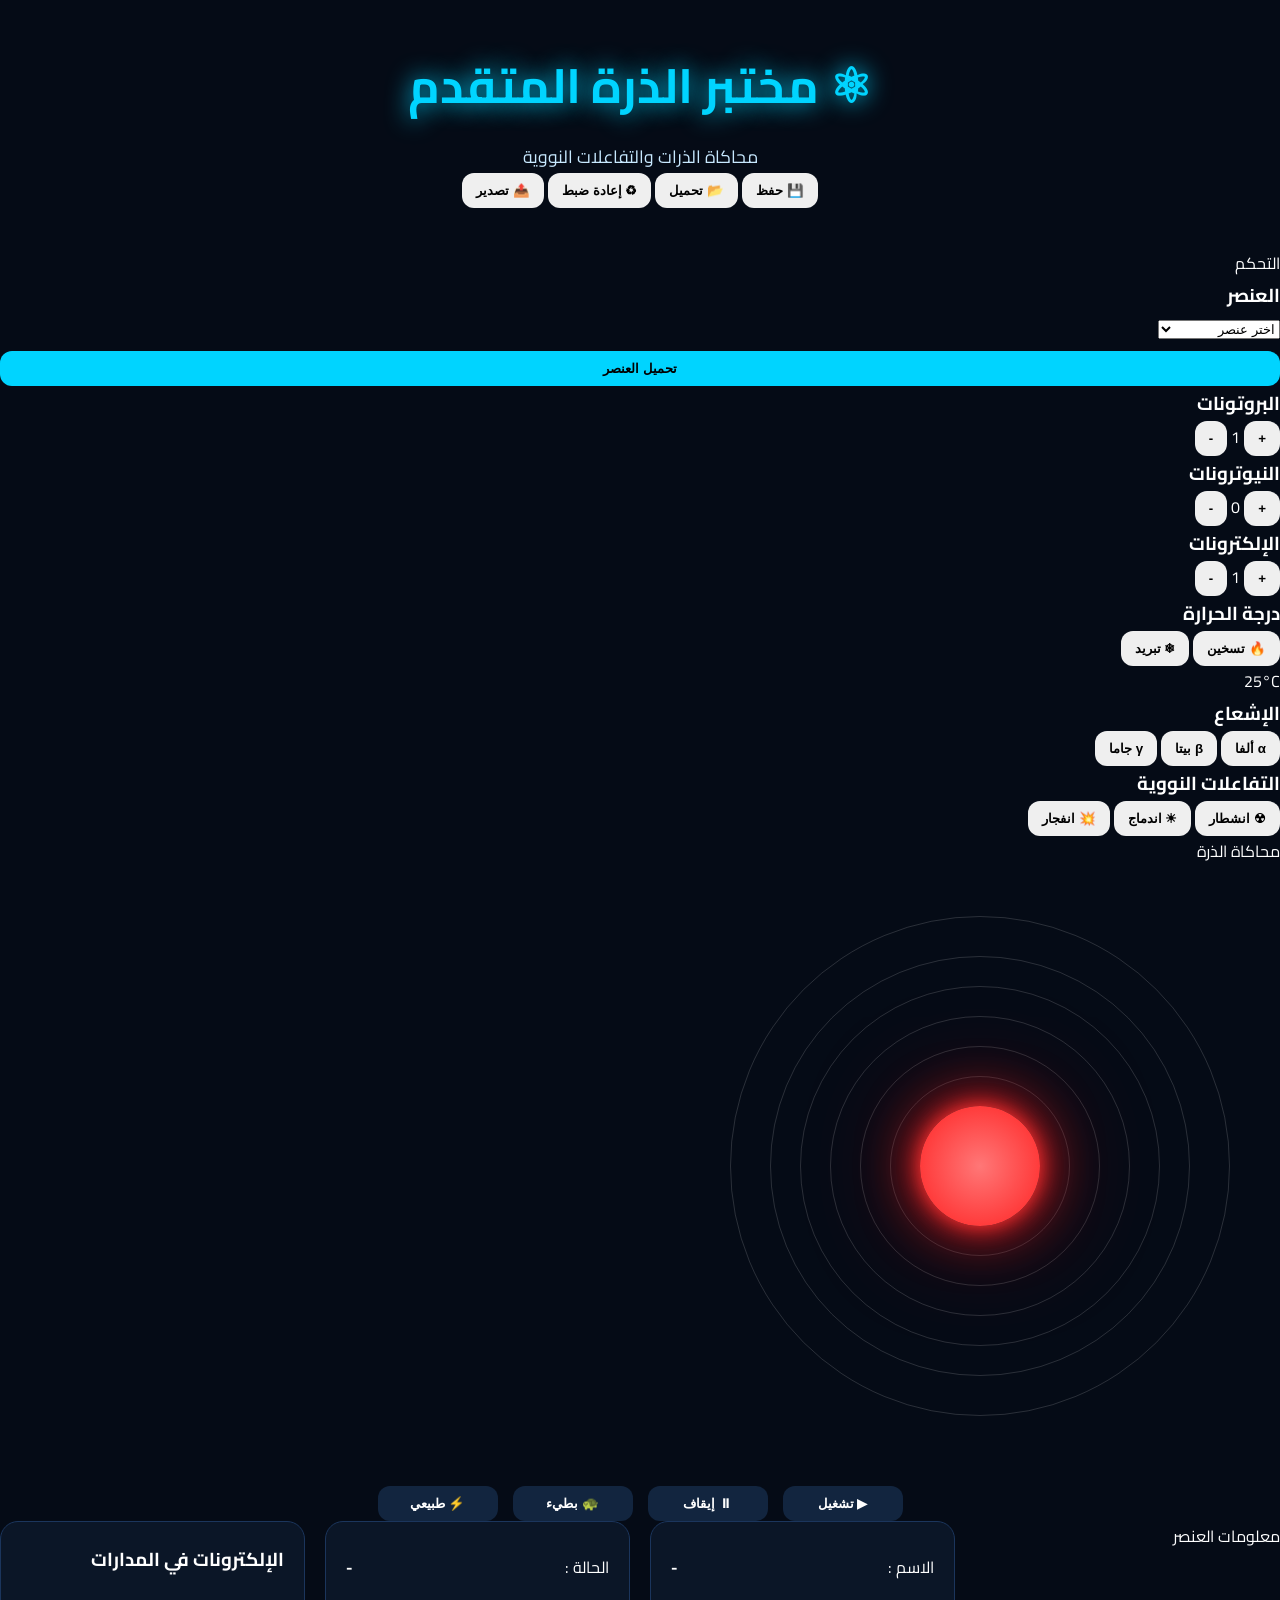
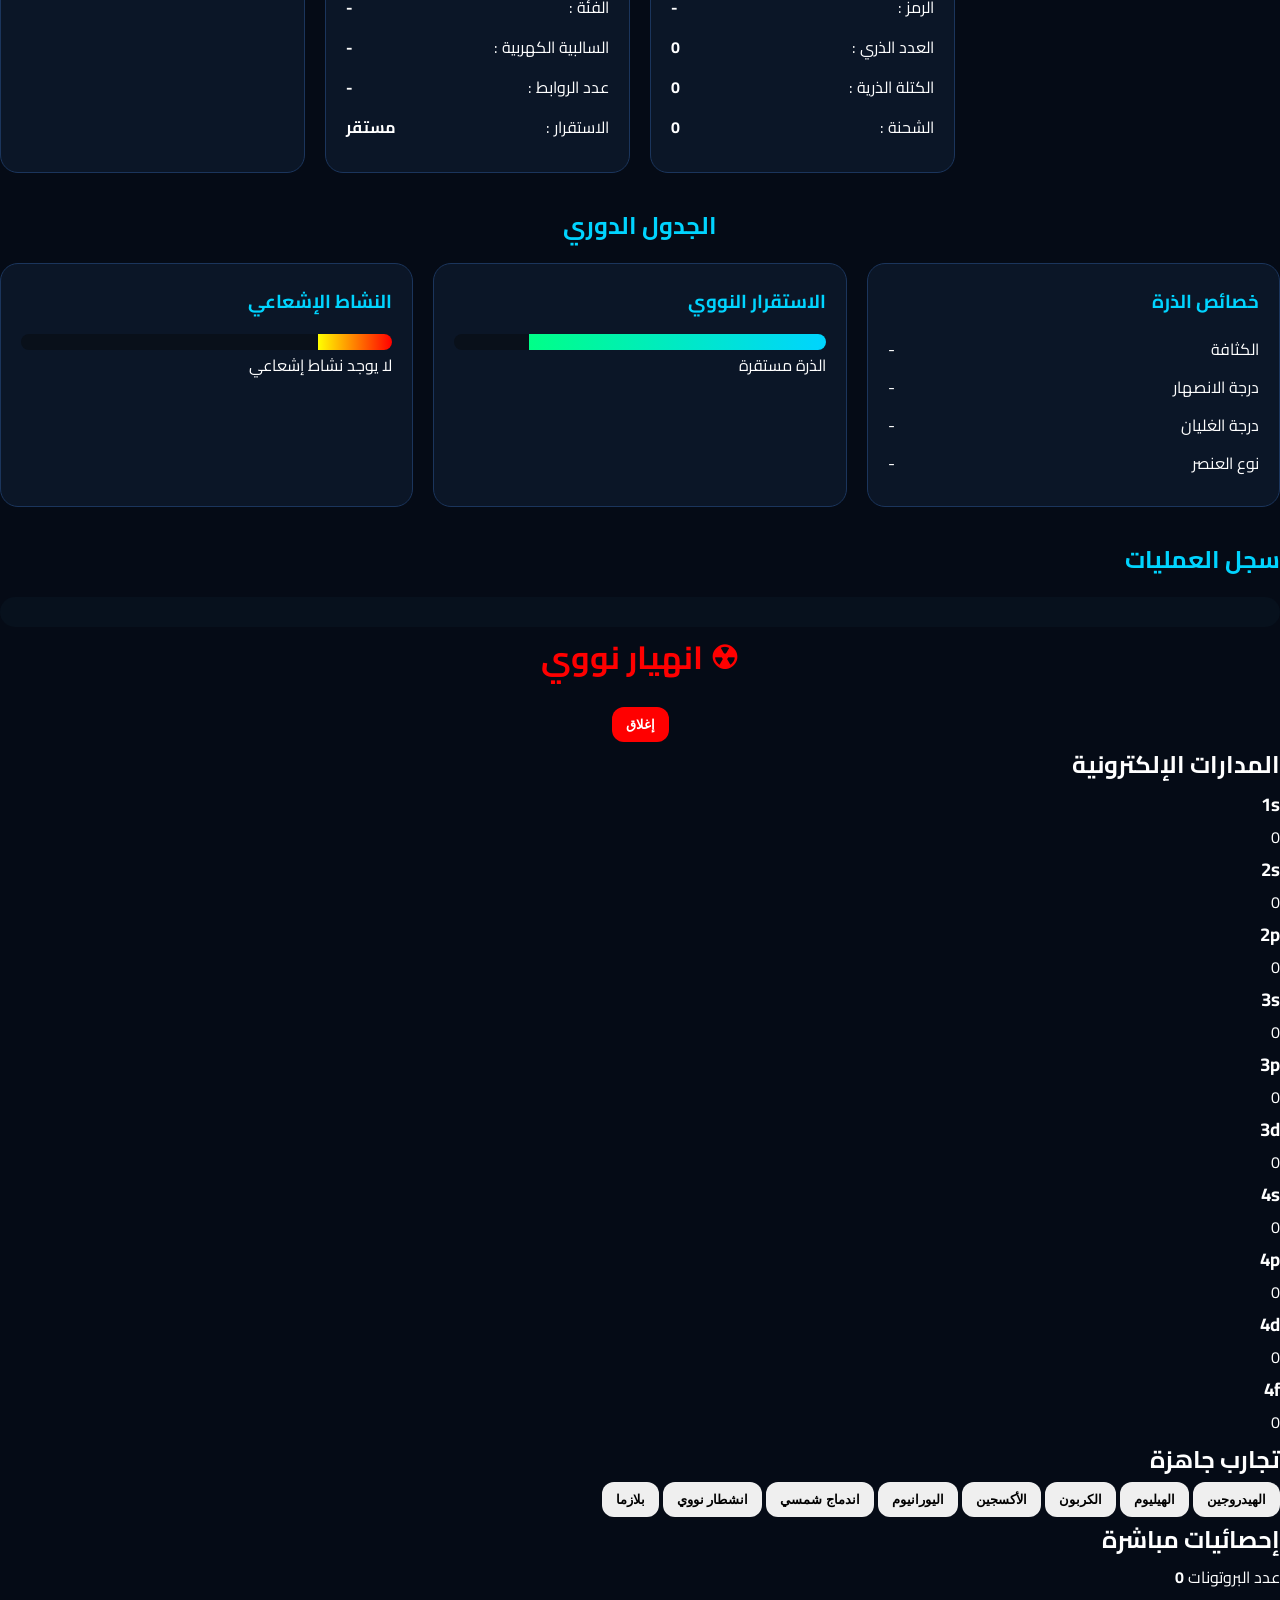
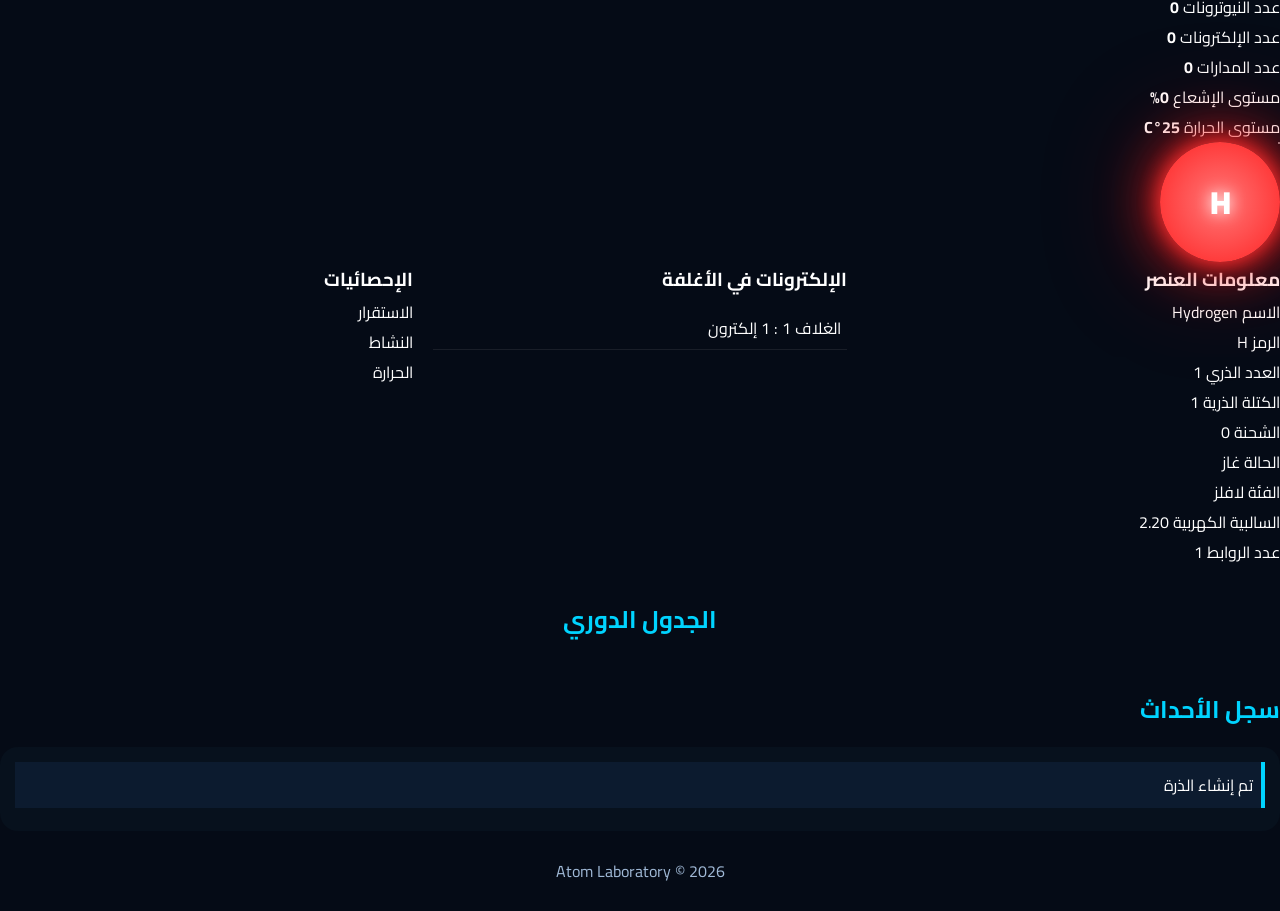
==== atom.html @ 7d0bb418 "Add files via upload" ====
<!DOCTYPE html>
<html lang="ar" dir="rtl">

<head>
    <meta charset="UTF-8">
    <meta name="viewport" content="width=device-width, initial-scale=1.0">

    <title>مختبر الذرة المتقدم</title>

    <link rel="stylesheet" href="atom.css">

    <link rel="preconnect" href="https://fonts.googleapis.com">
    <link rel="preconnect" href="https://fonts.gstatic.com" crossorigin>

    <link href="https://fonts.googleapis.com/css2?family=Cairo:wght@300;400;600;700;900&display=swap" rel="stylesheet">

</head>

<body>

    <div id="background-particles"></div>

    <header class="main-header">

        <div class="logo-area">
            <h1>⚛ مختبر الذرة المتقدم</h1>
            <p>محاكاة الذرات والتفاعلات النووية</p>
        </div>

        <div class="header-buttons">

            <button id="saveAtomBtn">
                💾 حفظ
            </button>

            <button id="loadAtomBtn">
                📂 تحميل
            </button>

            <button id="resetAtomBtn">
                ♻ إعادة ضبط
            </button>

            <button id="exportBtn">
                📤 تصدير
            </button>

        </div>

    </header>

    <div class="dashboard">

        <!-- ========================= -->
        <!-- لوحة التحكم -->
        <!-- ========================= -->

        <aside class="control-panel">

            <div class="panel-title">
                التحكم
            </div>

            <div class="control-card">

                <h3>العنصر</h3>

                <select id="elementSelect">
                    <option value="">
                        اختر عنصر
                    </option>
                </select>

                <button id="loadElement">
                    تحميل العنصر
                </button>

            </div>

            <div class="control-card">

                <h3>البروتونات</h3>

                <div class="counter">

                    <button id="addProton">
                        +
                    </button>

                    <span id="protonCount">
                        1
                    </span>

                    <button id="removeProton">
                        -
                    </button>

                </div>

            </div>

            <div class="control-card">

                <h3>النيوترونات</h3>

                <div class="counter">

                    <button id="addNeutron">
                        +
                    </button>

                    <span id="neutronCount">
                        0
                    </span>

                    <button id="removeNeutron">
                        -
                    </button>

                </div>

            </div>

            <div class="control-card">

                <h3>الإلكترونات</h3>

                <div class="counter">

                    <button id="addElectron">
                        +
                    </button>

                    <span id="electronCount">
                        1
                    </span>

                    <button id="removeElectron">
                        -
                    </button>

                </div>

            </div>

            <div class="control-card">

                <h3>درجة الحرارة</h3>

                <button id="heatBtn">
                    🔥 تسخين
                </button>

                <button id="coolBtn">
                    ❄ تبريد
                </button>

                <div id="temperatureDisplay">
                    25°C
                </div>

            </div>

            <div class="control-card">

                <h3>الإشعاع</h3>

                <button id="alphaBtn">
                    α ألفا
                </button>

                <button id="betaBtn">
                    β بيتا
                </button>

                <button id="gammaBtn">
                    γ جاما
                </button>

            </div>

            <div class="control-card">

                <h3>التفاعلات النووية</h3>

                <button id="fissionBtn">
                    ☢ انشطار
                </button>

                <button id="fusionBtn">
                    ☀ اندماج
                </button>

                <button id="explodeBtn">
                    💥 انفجار
                </button>

            </div>

        </aside>

        <!-- ========================= -->
        <!-- منطقة الذرة -->
        <!-- ========================= -->

        <main class="atom-workspace">

            <div class="workspace-title">
                محاكاة الذرة
            </div>

            <div id="atomContainer">

                <div class="orbit orbit1"></div>
                <div class="orbit orbit2"></div>
                <div class="orbit orbit3"></div>
                <div class="orbit orbit4"></div>

                <div class="orbit orbit5"></div>
                <div class="orbit orbit6"></div>
                <div class="orbit orbit7"></div>

                <div id="nucleus">

                    <div id="protonsLayer"></div>

                    <div id="neutronsLayer"></div>

                </div>

                <div id="electronsLayer"></div>

            </div>

            <div class="simulation-buttons">

                <button id="playSimulation">
                    ▶ تشغيل
                </button>

                <button id="pauseSimulation">
                    ⏸ إيقاف
                </button>

                <button id="slowMotion">
                    🐢 بطيء
                </button>

                <button id="normalSpeed">
                    ⚡ طبيعي
                </button>

            </div>

        </main>

        <!-- ========================= -->
        <!-- المعلومات -->
        <!-- ========================= -->

        <aside class="info-panel">

            <div class="panel-title">
                معلومات العنصر
            </div>

            <div class="info-card">

                <p>
                    الاسم :
                    <span id="elementName">
                        -
                    </span>
                </p>

                <p>
                    الرمز :
                    <span id="elementSymbol">
                        -
                    </span>
                </p>

                <p>
                    العدد الذري :
                    <span id="atomicNumber">
                        0
                    </span>
                </p>

                <p>
                    الكتلة الذرية :
                    <span id="atomicMass">
                        0
                    </span>
                </p>

                <p>
                    الشحنة :
                    <span id="chargeValue">
                        0
                    </span>
                </p>

            </div>

            <div class="info-card">

                <p>
                    الحالة :
                    <span id="stateValue">
                        -
                    </span>
                </p>

                <p>
                    الفئة :
                    <span id="categoryValue">
                        -
                    </span>
                </p>

                <p>
                    السالبية الكهربية :
                    <span id="electroValue">
                        -
                    </span>
                </p>

                <p>
                    عدد الروابط :
                    <span id="bondValue">
                        -
                    </span>
                </p>

                <p>
                    الاستقرار :
                    <span id="stabilityValue">
                        مستقر
                    </span>
                </p>

            </div>

            <div class="info-card">

                <h3>الإلكترونات في المدارات</h3>

                <ul id="shellInfo">

                </ul>

            </div>

        </aside>

    </div>

    <!-- ================================= -->
    <!-- الجدول الدوري -->
    <!-- ================================= -->

    <section class="periodic-section">

        <h2>
            الجدول الدوري
        </h2>

        <div id="periodicTable">

        </div>

    </section>

    <!-- ================================= -->
    <!-- معلومات متقدمة -->
    <!-- ================================= -->

    <section class="advanced-section">

        <div class="advanced-card">

            <h3>
                خصائص الذرة
            </h3>

            <div class="property">

                <span>
                    الكثافة
                </span>

                <span id="densityValue">
                    -
                </span>

            </div>

            <div class="property">

                <span>
                    درجة الانصهار
                </span>

                <span id="meltingPoint">
                    -
                </span>

            </div>

            <div class="property">

                <span>
                    درجة الغليان
                </span>

                <span id="boilingPoint">
                    -
                </span>

            </div>

            <div class="property">

                <span>
                    نوع العنصر
                </span>

                <span id="elementType">
                    -
                </span>

            </div>

        </div>

        <div class="advanced-card">

            <h3>
                الاستقرار النووي
            </h3>

            <div class="stability-meter">

                <div id="stabilityBar" class="stability-fill">
                </div>

            </div>

            <p id="stabilityText">
                الذرة مستقرة
            </p>

        </div>

        <div class="advanced-card">

            <h3>
                النشاط الإشعاعي
            </h3>

            <div class="radiation-meter">

                <div id="radiationBar" class="radiation-fill">
                </div>

            </div>

            <p id="radiationText">
                لا يوجد نشاط إشعاعي
            </p>

        </div>

    </section>

    <!-- ================================= -->
    <!-- سجل الأحداث -->
    <!-- ================================= -->

    <section class="log-section">

        <h2>
            سجل العمليات
        </h2>

        <div id="eventLog">

        </div>

    </section>

    <!-- ================================= -->
    <!-- نافذة الانفجار النووي -->
    <!-- ================================= -->

    <div id="explosionOverlay">

        <div class="explosion-box">

            <h2>
                ☢ انهيار نووي
            </h2>

            <p id="explosionReason">

            </p>

            <button id="closeExplosion">
                إغلاق
            </button>

        </div>

    </div>

    <!-- ================================= -->
    <!-- لوحة المدارات الإلكترونية -->
    <!-- ================================= -->

    <section class="orbitals-section">

        <h2>
            المدارات الإلكترونية
        </h2>

        <div class="orbitals-grid">

            <div class="orbital-card">
                <h3>1s</h3>
                <div id="orbital1s">0</div>
            </div>

            <div class="orbital-card">
                <h3>2s</h3>
                <div id="orbital2s">0</div>
            </div>

            <div class="orbital-card">
                <h3>2p</h3>
                <div id="orbital2p">0</div>
            </div>

            <div class="orbital-card">
                <h3>3s</h3>
                <div id="orbital3s">0</div>
            </div>

            <div class="orbital-card">
                <h3>3p</h3>
                <div id="orbital3p">0</div>
            </div>

            <div class="orbital-card">
                <h3>3d</h3>
                <div id="orbital3d">0</div>
            </div>

            <div class="orbital-card">
                <h3>4s</h3>
                <div id="orbital4s">0</div>
            </div>

            <div class="orbital-card">
                <h3>4p</h3>
                <div id="orbital4p">0</div>
            </div>

            <div class="orbital-card">
                <h3>4d</h3>
                <div id="orbital4d">0</div>
            </div>

            <div class="orbital-card">
                <h3>4f</h3>
                <div id="orbital4f">0</div>
            </div>

        </div>

    </section>

    <!-- ================================= -->
    <!-- التجارب الجاهزة -->
    <!-- ================================= -->

    <section class="experiments-section">

        <h2>
            تجارب جاهزة
        </h2>

        <div class="experiments-grid">

            <button class="exp-btn" id="expHydrogen">
                الهيدروجين
            </button>

            <button class="exp-btn" id="expHelium">
                الهيليوم
            </button>

            <button class="exp-btn" id="expCarbon">
                الكربون
            </button>

            <button class="exp-btn" id="expOxygen">
                الأكسجين
            </button>

            <button class="exp-btn" id="expUranium">
                اليورانيوم
            </button>

            <button class="exp-btn" id="expFusion">
                اندماج شمسي
            </button>

            <button class="exp-btn" id="expFission">
                انشطار نووي
            </button>

            <button class="exp-btn" id="expPlasma">
                بلازما
            </button>

        </div>

    </section>

    <!-- ================================= -->
    <!-- الإحصائيات -->
    <!-- ================================= -->

    <section class="statistics-section">

        <h2>
            إحصائيات مباشرة
        </h2>

        <div class="stats-grid">

            <div class="stat-card">
                <span>عدد البروتونات</span>
                <strong id="statProtons">0</strong>
            </div>

            <div class="stat-card">
                <span>عدد النيوترونات</span>
                <strong id="statNeutrons">0</strong>
            </div>

            <div class="stat-card">
                <span>عدد الإلكترونات</span>
                <strong id="statElectrons">0</strong>
            </div>

            <div class="stat-card">
                <span>عدد المدارات</span>
                <strong id="statShells">0</strong>
            </div>

            <div class="stat-card">
                <span>مستوى الإشعاع</span>
                <strong id="statRadiation">0%</strong>
            </div>

            <div class="stat-card">
                <span>مستوى الحرارة</span>
                <strong id="statTemperature">25°C</strong>
            </div>

        </div>

    </section>

    <!-- المدارات -->
    <div id="orbit1" class="orbit orbit-1"></div>
    <div id="orbit2" class="orbit orbit-2"></div>
    <div id="orbit3" class="orbit orbit-3"></div>
    <div id="orbit4" class="orbit orbit-4"></div>
    <div id="orbit5" class="orbit orbit-5"></div>
    <div id="orbit6" class="orbit orbit-6"></div>
    <div id="orbit7" class="orbit orbit-7"></div>

    <!-- النواة -->
    <div id="nucleus">

        <div class="nucleus-glow"></div>

        <div id="protons-layer"></div>
        <div id="neutrons-layer"></div>

        <div class="nucleus-center">
            <span id="atomSymbolCenter">H</span>
        </div>

    </div>

    <!-- الإلكترونات -->
    <div id="electrons-layer"></div>

    <!-- مؤثرات الانفجار -->
    <div id="explosion-container"></div>

    </div>

    </section>

    <!-- ===================== -->
    <!-- لوحة المعلومات -->
    <!-- ===================== -->

    <section class="info-panel">

        <div class="panel-card">

            <h3>معلومات العنصر</h3>

            <div class="info-row">
                <span>الاسم</span>
                <span id="elementName">Hydrogen</span>
            </div>

            <div class="info-row">
                <span>الرمز</span>
                <span id="elementSymbol">H</span>
            </div>

            <div class="info-row">
                <span>العدد الذري</span>
                <span id="atomicNumber">1</span>
            </div>

            <div class="info-row">
                <span>الكتلة الذرية</span>
                <span id="atomicMass">1</span>
            </div>

            <div class="info-row">
                <span>الشحنة</span>
                <span id="chargeValue">0</span>
            </div>

            <div class="info-row">
                <span>الحالة</span>
                <span id="stateValue">غاز</span>
            </div>

            <div class="info-row">
                <span>الفئة</span>
                <span id="categoryValue">لافلز</span>
            </div>

            <div class="info-row">
                <span>السالبية الكهربية</span>
                <span id="electroValue">2.20</span>
            </div>

            <div class="info-row">
                <span>عدد الروابط</span>
                <span id="bondValue">1</span>
            </div>

        </div>

        <div class="panel-card">

            <h3>الإلكترونات في الأغلفة</h3>

            <ul id="shellInfo">

                <li>الغلاف 1 : 1 إلكترون</li>

            </ul>

        </div>

        <div class="panel-card">

            <h3>الإحصائيات</h3>

            <div class="stat-box">
                <span>الاستقرار</span>
                <div class="progress">
                    <div id="stabilityBar"></div>
                </div>
            </div>

            <div class="stat-box">
                <span>النشاط</span>
                <div class="progress">
                    <div id="activityBar"></div>
                </div>
            </div>

            <div class="stat-box">
                <span>الحرارة</span>
                <div class="progress">
                    <div id="temperatureBar"></div>
                </div>
            </div>

        </div>

    </section>

    </main>

    <!-- ===================== -->
    <!-- الجدول الدوري -->
    <!-- ===================== -->

    <section class="periodic-section">

        <h2>
            الجدول الدوري
        </h2>

        <div id="periodicTable" class="periodic-grid">
        </div>

    </section>

    <!-- ===================== -->
    <!-- سجل الأحداث -->
    <!-- ===================== -->

    <section class="log-section">

        <h2>
            سجل الأحداث
        </h2>

        <div id="eventLog" class="event-log">

            <div class="log-item">
                تم إنشاء الذرة
            </div>

        </div>

    </section>

    </main>

    <!-- ===================== -->
    <!-- نافذة العنصر -->
    <!-- ===================== -->

    <div id="elementModal" class="modal">

        <div class="modal-content">

            <span id="closeModal" class="close-btn">
                ✖
            </span>

            <h2 id="modalElementName">
                Hydrogen
            </h2>

            <div class="modal-grid">

                <div>
                    <strong>الرمز:</strong>
                    <span id="modalSymbol"></span>
                </div>

                <div>
                    <strong>العدد الذري:</strong>
                    <span id="modalAtomicNumber"></span>
                </div>

                <div>
                    <strong>الكتلة:</strong>
                    <span id="modalMass"></span>
                </div>

                <div>
                    <strong>الحالة:</strong>
                    <span id="modalState"></span>
                </div>

                <div>
                    <strong>الفئة:</strong>
                    <span id="modalCategory"></span>
                </div>

                <div>
                    <strong>السالبية:</strong>
                    <span id="modalElectro"></span>
                </div>

            </div>

            <p id="modalDescription">
            </p>

        </div>

    </div>

    <!-- ===================== -->
    <!-- نافذة الانفجار -->
    <!-- ===================== -->

    <div id="explosionModal" class="modal">

        <div class="modal-content explosion-box">

            <h2>
                ☢ انفجار نووي
            </h2>

            <p>
                أصبحت الذرة غير مستقرة تماماً
            </p>

            <button id="restartAfterExplosion">
                إعادة البناء
            </button>

        </div>

    </div>

    <!-- ===================== -->
    <!-- نافذة المساعدة -->
    <!-- ===================== -->

    <div id="helpModal" class="modal">

        <div class="modal-content">

            <span id="closeHelp" class="close-btn">
                ✖
            </span>

            <h2>
                دليل الاستخدام
            </h2>

            <ul>

                <li>أضف أو احذف بروتونات.</li>

                <li>أضف أو احذف نيوترونات.</li>

                <li>أضف أو احذف إلكترونات.</li>

                <li>اختر أي عنصر من الجدول الدوري.</li>

                <li>سخّن أو برّد الذرة.</li>

                <li>احفظ أو حمّل الذرة.</li>

                <li>شاهد توزيع الإلكترونات.</li>

                <li>راقب الاستقرار النووي.</li>

            </ul>

        </div>

    </div>

    <!-- ===================== -->
    <!-- Footer -->
    <!-- ===================== -->

    <footer>

        <p>
            Atom Laboratory © 2026
        </p>

    </footer>

    <script src="atom.js"></script>

</body>

</html>
---- atom.css ----
/* =========================
   RESET
========================= */

* {
    margin: 0;
    padding: 0;
    box-sizing: border-box;
}

html {
    scroll-behavior: smooth;
}

body {
    font-family: "Cairo", sans-serif;
    background: #050b16;
    color: white;
    overflow-x: hidden;
    min-height: 100vh;
}

/* =========================
   BACKGROUND
========================= */

.background {
    position: fixed;
    inset: 0;
    background:
        radial-gradient(circle at top, #0d1f3f, #050b16 60%),
        radial-gradient(circle at bottom, #071222, #000000);
    z-index: -3;
}

.background::before {
    content: "";
    position: absolute;
    inset: 0;
    background-image:
        radial-gradient(#ffffff33 1px, transparent 1px);
    background-size: 40px 40px;
    opacity: .25;
}

/* =========================
   HEADER
========================= */

header {
    text-align: center;
    padding: 40px 20px;
}

header h1 {
    font-size: 3rem;
    color: #00d4ff;
    text-shadow: 0 0 25px #00d4ff;
}

header p {
    margin-top: 10px;
    color: #c8e9ff;
    font-size: 1.1rem;
}

/* =========================
   MAIN LAYOUT
========================= */

.container {
    width: 95%;
    max-width: 1600px;
    margin: auto;
    display: grid;
    gap: 25px;
}

.controls {
    display: grid;
    grid-template-columns:
        repeat(auto-fit, minmax(220px, 1fr));
    gap: 15px;
}

/* =========================
   CARDS
========================= */

.card {
    background: #0b1627;
    border: 1px solid #1b355c;
    border-radius: 20px;
    padding: 20px;
    box-shadow:
        0 0 15px rgba(0, 212, 255, .08);
}

.card h2 {
    text-align: center;
    color: #00d4ff;
    margin-bottom: 15px;
}

/* =========================
   BUTTONS
========================= */

button {
    cursor: pointer;
    border: none;
    border-radius: 12px;
    padding: 10px 14px;
    font-weight: bold;
    transition: .3s;
}

button:hover {
    transform: translateY(-2px);
}

button:active {
    transform: scale(.95);
}

#loadElement,
#saveAtom,
#loadAtom,
#resetAtom {
    width: 100%;
    margin-top: 8px;
}

#loadElement {
    background: #00d4ff;
}

#saveAtom {
    background: #00ff88;
}

#loadAtom {
    background: #ffc107;
}

#resetAtom {
    background: #ff4d4d;
    color: white;
}

/* =========================
   COUNTERS
========================= */

.card span {
    display: inline-block;
    min-width: 50px;
    text-align: center;
    font-size: 1.2rem;
}

.card button {
    width: 40px;
    height: 40px;
}

/* =========================
   ATOM WORKSPACE
========================= */

.atom-zone {
    display: flex;
    justify-content: center;
    align-items: center;
    padding: 40px 0;
}

#atomContainer {
    position: relative;
    width: 600px;
    height: 600px;
    display: flex;
    justify-content: center;
    align-items: center;
}

/* =========================
   ORBITS
========================= */

.orbit {
    position: absolute;
    border: 1px solid rgba(255, 255, 255, .15);
    border-radius: 50%;
    animation: rotateOrbit 25s linear infinite;
}

.orbit1 {
    width: 120px;
    height: 120px;
}

.orbit2 {
    width: 180px;
    height: 180px;
}

.orbit3 {
    width: 240px;
    height: 240px;
}

.orbit4 {
    width: 300px;
    height: 300px;
}

.orbit5 {
    width: 360px;
    height: 360px;
}

.orbit6 {
    width: 420px;
    height: 420px;
}

.orbit7 {
    width: 500px;
    height: 500px;
}

@keyframes rotateOrbit {
    from {
        transform: rotate(0deg);
    }

    to {
        transform: rotate(360deg);
    }
}

/* =========================
   NUCLEUS
========================= */

#nucleus {
    width: 120px;
    height: 120px;
    border-radius: 50%;

    background:
        radial-gradient(circle, #ff7777, #ff2222);

    display: flex;
    justify-content: center;
    align-items: center;

    position: relative;

    box-shadow:
        0 0 20px #ff3333,
        0 0 60px #ff2222,
        0 0 120px rgba(255, 0, 0, .4);

    animation: nucleusPulse 2s infinite;
}

@keyframes nucleusPulse {

    0% {
        transform: scale(1);
    }

    50% {
        transform: scale(1.05);
    }

    100% {
        transform: scale(1);
    }

}

.nucleus-glow {
    position: absolute;
    inset: -25px;
    border-radius: 50%;

    background:
        radial-gradient(circle,
            rgba(255, 0, 0, .25),
            transparent 70%);

    z-index: -1;
}

/* =========================
   CENTER SYMBOL
========================= */

.nucleus-center {
    font-size: 2rem;
    font-weight: 900;
    color: white;
    text-shadow:
        0 0 15px white;
}

/* =========================
   PROTONS
========================= */

.proton {
    width: 14px;
    height: 14px;
    border-radius: 50%;

    background: #ff0000;

    position: absolute;

    box-shadow:
        0 0 10px red;
}

/* =========================
   NEUTRONS
========================= */

.neutron {
    width: 14px;
    height: 14px;
    border-radius: 50%;

    background: #d9d9d9;

    position: absolute;

    box-shadow:
        0 0 10px white;
}

/* =========================
   ELECTRONS
========================= */

.electron {
    width: 14px;
    height: 14px;

    border-radius: 50%;

    background: #00d4ff;

    position: absolute;

    box-shadow:
        0 0 10px #00d4ff,
        0 0 20px #00d4ff;

    animation: electronPulse 1s infinite;
}

@keyframes electronPulse {

    0% {
        transform: scale(1);
    }

    50% {
        transform: scale(1.25);
    }

    100% {
        transform: scale(1);
    }

}

/* =========================
   ELECTRON LAYER
========================= */

#electronsLayer {
    position: absolute;
    inset: 0;
}

/* =========================
   PROTON / NEUTRON LAYERS
========================= */

#protonsLayer,
#neutronsLayer {
    position: absolute;
    inset: 0;
}

/* =========================
   SIMULATION BUTTONS
========================= */

.simulation-buttons {
    display: flex;
    justify-content: center;
    gap: 15px;
    margin-top: 20px;
}

.simulation-buttons button {
    min-width: 120px;
    background: #12253f;
    color: white;
}

.simulation-buttons button:hover {
    background: #00d4ff;
    color: black;
}

/* =========================
   INFO PANEL
========================= */

.info-panel {
    display: grid;
    grid-template-columns:
        repeat(auto-fit, minmax(280px, 1fr));
    gap: 20px;
}

.info-card {
    background: #0b1627;
    border: 1px solid #1b355c;
    border-radius: 18px;
    padding: 20px;
}

.info-card h2 {
    color: #00d4ff;
    margin-bottom: 15px;
}

.info-card p {
    margin: 10px 0;
    display: flex;
    justify-content: space-between;
}

.info-card span {
    color: #ffffff;
    font-weight: bold;
}

/* =========================
   SHELL INFO
========================= */

#shellInfo {
    margin-top: 10px;
    list-style: none;
}

#shellInfo li {
    padding: 6px;
    border-bottom:
        1px solid rgba(255, 255, 255, .08);
}

/* =========================
   PERIODIC TABLE
========================= */

.periodic-section {
    margin-top: 30px;
}

.periodic-section h2 {
    text-align: center;
    color: #00d4ff;
    margin-bottom: 15px;
}

#periodicTable {
    display: grid;
    grid-template-columns:
        repeat(auto-fill, minmax(70px, 1fr));

    gap: 8px;
}

.element-btn {
    background: #102038;
    color: white;
    border: 1px solid #1d4d7a;

    padding: 12px 5px;
    border-radius: 12px;

    font-weight: bold;
}

.element-btn:hover {
    background: #00d4ff;
    color: black;
}

/* =========================
   ADVANCED SECTION
========================= */

.advanced-section {
    display: grid;
    grid-template-columns:
        repeat(auto-fit, minmax(250px, 1fr));

    gap: 20px;
}

.advanced-card {
    background: #0b1627;
    border-radius: 18px;
    padding: 20px;
    border: 1px solid #1b355c;
}

.advanced-card h3 {
    color: #00d4ff;
    margin-bottom: 15px;
}

.property {
    display: flex;
    justify-content: space-between;
    margin: 8px 0;
}

/* =========================
   STABILITY BAR
========================= */

.stability-meter,
.radiation-meter {
    width: 100%;
    height: 16px;

    background: #09101a;

    border-radius: 20px;
    overflow: hidden;

    margin-top: 10px;
}

.stability-fill {
    width: 80%;
    height: 100%;

    background:
        linear-gradient(90deg,
            #00ff88,
            #00d4ff);
}

.radiation-fill {
    width: 20%;
    height: 100%;

    background:
        linear-gradient(90deg,
            yellow,
            red);
}

/* =========================
   EVENT LOG
========================= */

.log-section {
    margin-top: 30px;
}

.log-section h2 {
    color: #00d4ff;
    margin-bottom: 15px;
}

#eventLog {
    background: #07111d;
    border-radius: 18px;
    padding: 15px;

    max-height: 250px;
    overflow-y: auto;
}

.log-item {
    padding: 8px;
    margin-bottom: 8px;

    border-right:
        4px solid #00d4ff;

    background: #0c1b2f;
}

/* =========================
   MODAL
========================= */

.modal {
    position: fixed;
    inset: 0;

    display: none;

    justify-content: center;
    align-items: center;

    background:
        rgba(0, 0, 0, .75);

    z-index: 9999;
}

.modal-content {
    background: #0b1627;

    width: 90%;
    max-width: 600px;

    border-radius: 20px;
    padding: 25px;

    border:
        1px solid #00d4ff;
}

.close-btn {
    cursor: pointer;
    float: left;
    font-size: 24px;
}

.modal-grid {
    display: grid;
    grid-template-columns:
        repeat(2, 1fr);

    gap: 12px;

    margin-top: 20px;
}

/* =========================
   EXPLOSION
========================= */

.explosion-box {
    text-align: center;
}

.explosion-box h2 {
    color: red;
    font-size: 2rem;
}

.explosion-box button {
    margin-top: 20px;
    background: red;
    color: white;
}

/* =========================
   FOOTER
========================= */

footer {
    text-align: center;
    padding: 25px;
    color: #a0b9d6;
}

/* =========================
   RESPONSIVE
========================= */

@media(max-width:900px) {

    #atomContainer {
        width: 450px;
        height: 450px;
    }

    .orbit7 {
        width: 360px;
        height: 360px;
    }
}

@media(max-width:600px) {

    header h1 {
        font-size: 2rem;
    }

    #atomContainer {
        width: 320px;
        height: 320px;
    }

    .orbit1 {
        width: 80px;
        height: 80px;
    }

    .orbit2 {
        width: 120px;
        height: 120px;
    }

    .orbit3 {
        width: 160px;
        height: 160px;
    }

    .orbit4 {
        width: 200px;
        height: 200px;
    }

    .orbit5 {
        width: 240px;
        height: 240px;
    }

    .orbit6 {
        width: 280px;
        height: 280px;
    }

    .orbit7 {
        width: 300px;
        height: 300px;
    }

    #nucleus {
        width: 90px;
        height: 90px;
    }

    .modal-grid {
        grid-template-columns: 1fr;
    }
}
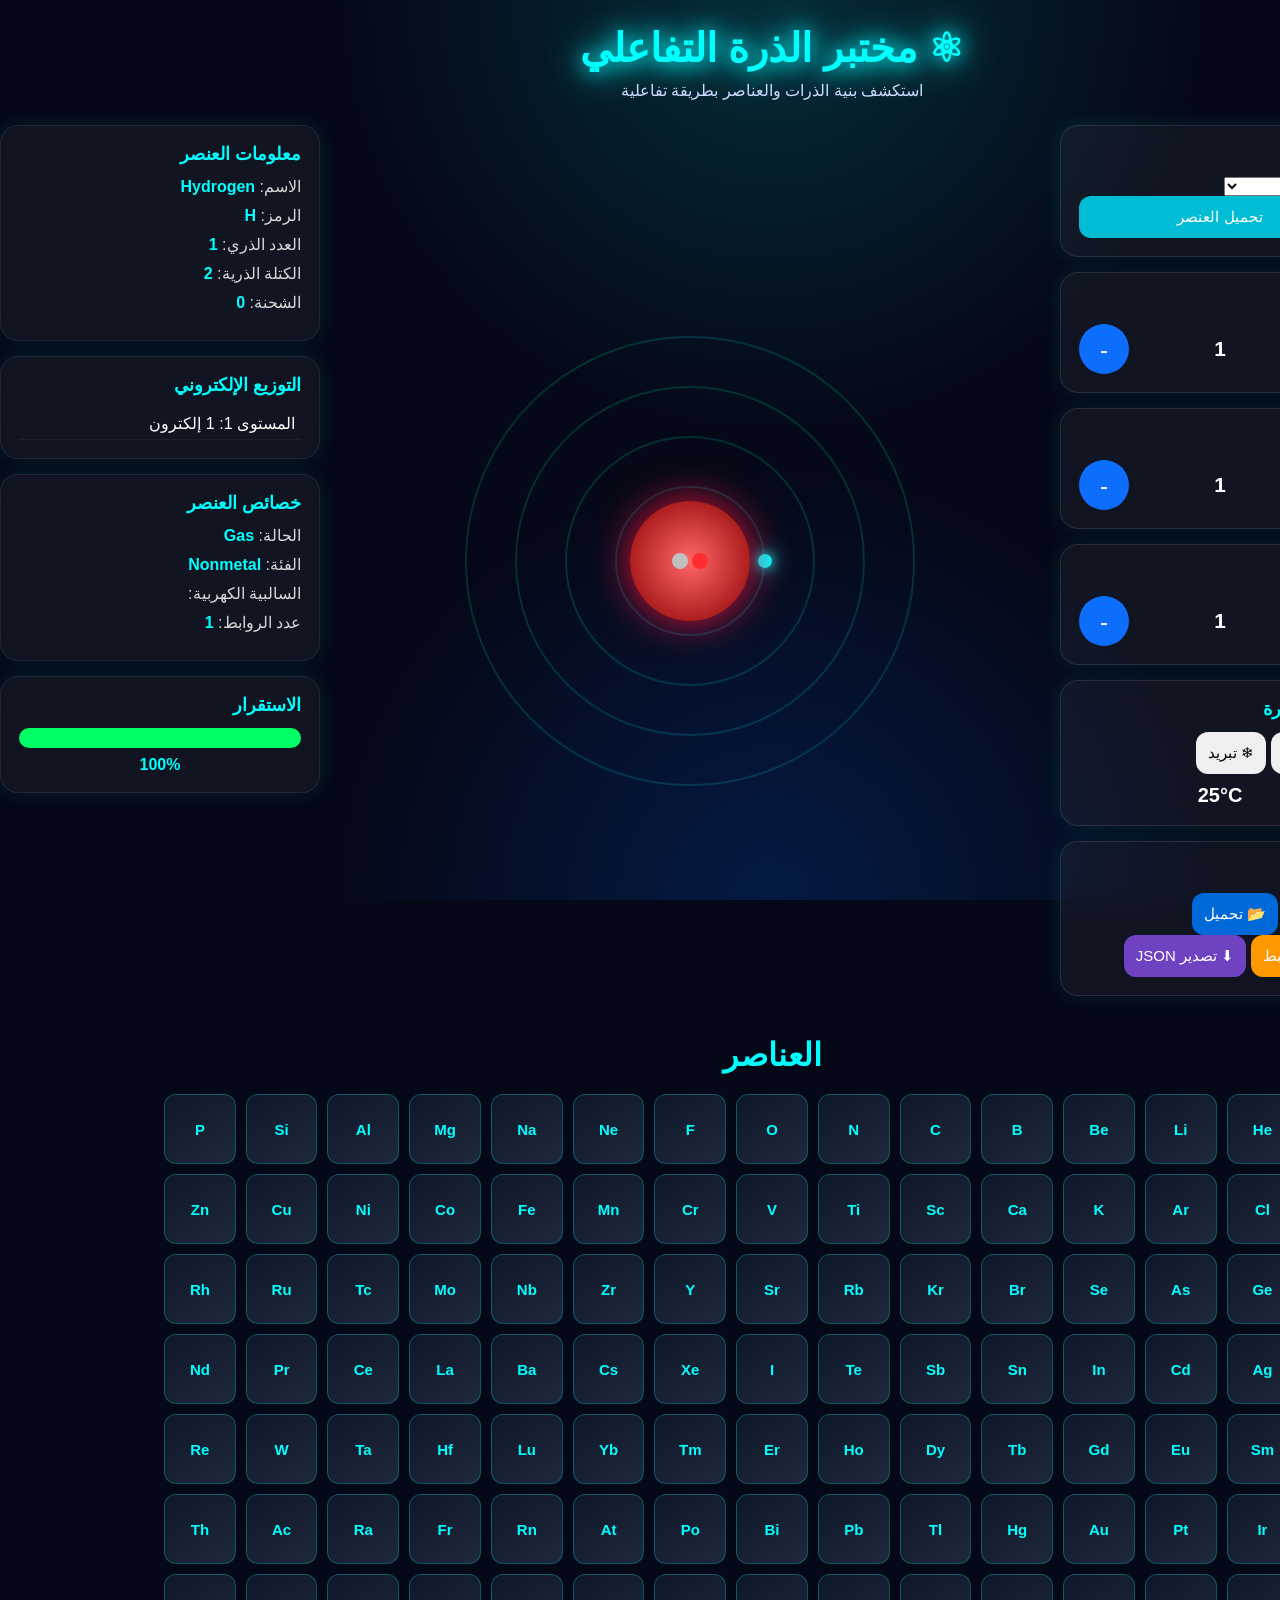
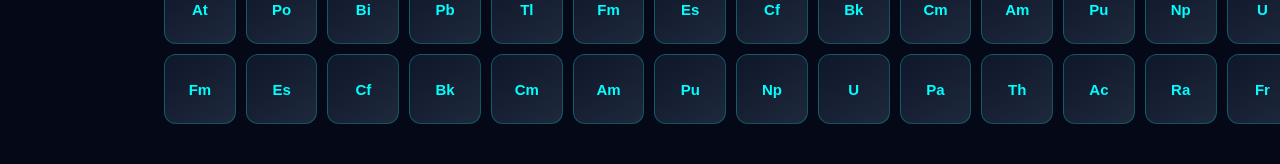
==== commit 11f81069: "Add files via upload" ====
--- a/atom.html
+++ b/atom.html
@@ -1,984 +1,236 @@
 <!DOCTYPE html>
 <html lang="ar" dir="rtl">
-
 <head>
-    <meta charset="UTF-8">
-    <meta name="viewport" content="width=device-width, initial-scale=1.0">
-
-    <title>مختبر الذرة المتقدم</title>
-
-    <link rel="stylesheet" href="atom.css">
-
-    <link rel="preconnect" href="https://fonts.googleapis.com">
-    <link rel="preconnect" href="https://fonts.gstatic.com" crossorigin>
-
-    <link href="https://fonts.googleapis.com/css2?family=Cairo:wght@300;400;600;700;900&display=swap" rel="stylesheet">
-
+<meta charset="UTF-8">
+<meta name="viewport" content="width=device-width, initial-scale=1.0">
+
+<title>مختبر الذرة التفاعلي</title>
+
+<link rel="stylesheet" href="atom.css">
 </head>
 
 <body>
 
-    <div id="background-particles"></div>
-
-    <header class="main-header">
-
-        <div class="logo-area">
-            <h1>⚛ مختبر الذرة المتقدم</h1>
-            <p>محاكاة الذرات والتفاعلات النووية</p>
-        </div>
-
-        <div class="header-buttons">
-
-            <button id="saveAtomBtn">
+<div class="background"></div>
+
+<header class="top-header">
+    <h1>⚛ مختبر الذرة التفاعلي</h1>
+    <p>استكشف بنية الذرات والعناصر بطريقة تفاعلية</p>
+</header>
+
+<div class="main-container">
+
+    <!-- لوحة التحكم -->
+    <aside class="control-panel">
+
+        <div class="card">
+            <h2>العنصر</h2>
+
+            <select id="elementSelect">
+                <option value="">اختر عنصر</option>
+            </select>
+
+            <button id="loadElement">
+                تحميل العنصر
+            </button>
+        </div>
+
+        <div class="card">
+            <h2>البروتونات</h2>
+
+            <div class="counter-box">
+                <button id="addProton">+</button>
+
+                <span id="protonCount">1</span>
+
+                <button id="removeProton">-</button>
+            </div>
+        </div>
+
+        <div class="card">
+            <h2>النيوترونات</h2>
+
+            <div class="counter-box">
+                <button id="addNeutron">+</button>
+
+                <span id="neutronCount">0</span>
+
+                <button id="removeNeutron">-</button>
+            </div>
+        </div>
+
+        <div class="card">
+            <h2>الإلكترونات</h2>
+
+            <div class="counter-box">
+                <button id="addElectron">+</button>
+
+                <span id="electronCount">1</span>
+
+                <button id="removeElectron">-</button>
+            </div>
+        </div>
+
+        <div class="card">
+            <h2>درجة الحرارة</h2>
+
+            <button id="heatBtn">🔥 تسخين</button>
+            <button id="coolBtn">❄ تبريد</button>
+
+            <div id="temperatureDisplay">
+                25°C
+            </div>
+        </div>
+
+        <div class="card">
+            <h2>أدوات</h2>
+
+            <button id="saveAtom">
                 💾 حفظ
             </button>
 
-            <button id="loadAtomBtn">
+            <button id="loadAtom">
                 📂 تحميل
             </button>
 
-            <button id="resetAtomBtn">
+            <button id="resetAtom">
                 ♻ إعادة ضبط
             </button>
 
-            <button id="exportBtn">
-                📤 تصدير
-            </button>
-
-        </div>
-
-    </header>
-
-    <div class="dashboard">
-
-        <!-- ========================= -->
-        <!-- لوحة التحكم -->
-        <!-- ========================= -->
-
-        <aside class="control-panel">
-
-            <div class="panel-title">
-                التحكم
-            </div>
-
-            <div class="control-card">
-
-                <h3>العنصر</h3>
-
-                <select id="elementSelect">
-                    <option value="">
-                        اختر عنصر
-                    </option>
-                </select>
-
-                <button id="loadElement">
-                    تحميل العنصر
-                </button>
-
-            </div>
-
-            <div class="control-card">
-
-                <h3>البروتونات</h3>
-
-                <div class="counter">
-
-                    <button id="addProton">
-                        +
-                    </button>
-
-                    <span id="protonCount">
-                        1
-                    </span>
-
-                    <button id="removeProton">
-                        -
-                    </button>
-
-                </div>
-
-            </div>
-
-            <div class="control-card">
-
-                <h3>النيوترونات</h3>
-
-                <div class="counter">
-
-                    <button id="addNeutron">
-                        +
-                    </button>
-
-                    <span id="neutronCount">
-                        0
-                    </span>
-
-                    <button id="removeNeutron">
-                        -
-                    </button>
-
-                </div>
-
-            </div>
-
-            <div class="control-card">
-
-                <h3>الإلكترونات</h3>
-
-                <div class="counter">
-
-                    <button id="addElectron">
-                        +
-                    </button>
-
-                    <span id="electronCount">
-                        1
-                    </span>
-
-                    <button id="removeElectron">
-                        -
-                    </button>
-
-                </div>
-
-            </div>
-
-            <div class="control-card">
-
-                <h3>درجة الحرارة</h3>
-
-                <button id="heatBtn">
-                    🔥 تسخين
-                </button>
-
-                <button id="coolBtn">
-                    ❄ تبريد
-                </button>
-
-                <div id="temperatureDisplay">
-                    25°C
-                </div>
-
-            </div>
-
-            <div class="control-card">
-
-                <h3>الإشعاع</h3>
-
-                <button id="alphaBtn">
-                    α ألفا
-                </button>
-
-                <button id="betaBtn">
-                    β بيتا
-                </button>
-
-                <button id="gammaBtn">
-                    γ جاما
-                </button>
-
-            </div>
-
-            <div class="control-card">
-
-                <h3>التفاعلات النووية</h3>
-
-                <button id="fissionBtn">
-                    ☢ انشطار
-                </button>
-
-                <button id="fusionBtn">
-                    ☀ اندماج
-                </button>
-
-                <button id="explodeBtn">
-                    💥 انفجار
-                </button>
-
-            </div>
-
-        </aside>
-
-        <!-- ========================= -->
-        <!-- منطقة الذرة -->
-        <!-- ========================= -->
-
-        <main class="atom-workspace">
-
-            <div class="workspace-title">
-                محاكاة الذرة
-            </div>
-
-            <div id="atomContainer">
-
-                <div class="orbit orbit1"></div>
-                <div class="orbit orbit2"></div>
-                <div class="orbit orbit3"></div>
-                <div class="orbit orbit4"></div>
-
-                <div class="orbit orbit5"></div>
-                <div class="orbit orbit6"></div>
-                <div class="orbit orbit7"></div>
-
-                <div id="nucleus">
-
-                    <div id="protonsLayer"></div>
-
-                    <div id="neutronsLayer"></div>
-
-                </div>
-
-                <div id="electronsLayer"></div>
-
-            </div>
-
-            <div class="simulation-buttons">
-
-                <button id="playSimulation">
-                    ▶ تشغيل
-                </button>
-
-                <button id="pauseSimulation">
-                    ⏸ إيقاف
-                </button>
-
-                <button id="slowMotion">
-                    🐢 بطيء
-                </button>
-
-                <button id="normalSpeed">
-                    ⚡ طبيعي
-                </button>
-
-            </div>
-
-        </main>
-
-        <!-- ========================= -->
-        <!-- المعلومات -->
-        <!-- ========================= -->
-
-        <aside class="info-panel">
-
-            <div class="panel-title">
-                معلومات العنصر
-            </div>
-
-            <div class="info-card">
-
-                <p>
-                    الاسم :
-                    <span id="elementName">
-                        -
-                    </span>
-                </p>
-
-                <p>
-                    الرمز :
-                    <span id="elementSymbol">
-                        -
-                    </span>
-                </p>
-
-                <p>
-                    العدد الذري :
-                    <span id="atomicNumber">
-                        0
-                    </span>
-                </p>
-
-                <p>
-                    الكتلة الذرية :
-                    <span id="atomicMass">
-                        0
-                    </span>
-                </p>
-
-                <p>
-                    الشحنة :
-                    <span id="chargeValue">
-                        0
-                    </span>
-                </p>
-
-            </div>
-
-            <div class="info-card">
-
-                <p>
-                    الحالة :
-                    <span id="stateValue">
-                        -
-                    </span>
-                </p>
-
-                <p>
-                    الفئة :
-                    <span id="categoryValue">
-                        -
-                    </span>
-                </p>
-
-                <p>
-                    السالبية الكهربية :
-                    <span id="electroValue">
-                        -
-                    </span>
-                </p>
-
-                <p>
-                    عدد الروابط :
-                    <span id="bondValue">
-                        -
-                    </span>
-                </p>
-
-                <p>
-                    الاستقرار :
-                    <span id="stabilityValue">
-                        مستقر
-                    </span>
-                </p>
-
-            </div>
-
-            <div class="info-card">
-
-                <h3>الإلكترونات في المدارات</h3>
-
-                <ul id="shellInfo">
-
-                </ul>
-
-            </div>
-
-        </aside>
+            <button id="exportAtom">
+                ⬇ تصدير JSON
+            </button>
+        </div>
+
+    </aside>
+
+    <!-- منطقة الذرة -->
+    <section class="atom-section">
+
+        <div id="atomContainer">
+
+            <div id="orbit1" class="orbit"></div>
+            <div id="orbit2" class="orbit"></div>
+            <div id="orbit3" class="orbit"></div>
+            <div id="orbit4" class="orbit"></div>
+
+            <div id="nucleus">
+                <div id="protons"></div>
+                <div id="neutrons"></div>
+            </div>
+
+            <div id="electrons"></div>
+
+        </div>
+
+    </section>
+
+    <!-- لوحة المعلومات -->
+    <aside class="info-panel">
+
+        <div class="info-card">
+            <h2>معلومات العنصر</h2>
+
+            <p>
+                الاسم:
+                <span id="elementName">-</span>
+            </p>
+
+            <p>
+                الرمز:
+                <span id="elementSymbol">-</span>
+            </p>
+
+            <p>
+                العدد الذري:
+                <span id="atomicNumber">0</span>
+            </p>
+
+            <p>
+                الكتلة الذرية:
+                <span id="atomicMass">0</span>
+            </p>
+
+            <p>
+                الشحنة:
+                <span id="chargeValue">0</span>
+            </p>
+        </div>
+
+        <div class="info-card">
+            <h2>التوزيع الإلكتروني</h2>
+
+            <ul id="shellInfo"></ul>
+        </div>
+
+        <div class="info-card">
+            <h2>خصائص العنصر</h2>
+
+            <p>
+                الحالة:
+                <span id="stateValue">-</span>
+            </p>
+
+            <p>
+                الفئة:
+                <span id="categoryValue">-</span>
+            </p>
+
+            <p>
+                السالبية الكهربية:
+                <span id="electroValue">-</span>
+            </p>
+
+            <p>
+                عدد الروابط:
+                <span id="bondValue">-</span>
+            </p>
+        </div>
+
+        <div class="info-card">
+            <h2>الاستقرار</h2>
+
+            <div class="stability-bar">
+                <div id="stabilityFill"></div>
+            </div>
+
+            <span id="stabilityValue">
+                100%
+            </span>
+        </div>
+
+    </aside>
+
+</div>
+
+<!-- الجدول الدوري -->
+<section class="periodic-wrapper">
+
+    <h2>العناصر</h2>
+
+    <div id="periodicTable"></div>
+
+</section>
+
+<!-- شاشة الانفجار -->
+<div id="explosionScreen">
+
+    <div class="explosion-box">
+
+        <h1>💥 انفجار نووي</h1>
+
+        <p>
+            أصبحت الذرة غير مستقرة بالكامل
+        </p>
+
+        <button id="restartAfterExplosion">
+            إعادة المحاولة
+        </button>
 
     </div>
-
-    <!-- ================================= -->
-    <!-- الجدول الدوري -->
-    <!-- ================================= -->
-
-    <section class="periodic-section">
-
-        <h2>
-            الجدول الدوري
-        </h2>
-
-        <div id="periodicTable">
-
-        </div>
-
-    </section>
-
-    <!-- ================================= -->
-    <!-- معلومات متقدمة -->
-    <!-- ================================= -->
-
-    <section class="advanced-section">
-
-        <div class="advanced-card">
-
-            <h3>
-                خصائص الذرة
-            </h3>
-
-            <div class="property">
-
-                <span>
-                    الكثافة
-                </span>
-
-                <span id="densityValue">
-                    -
-                </span>
-
-            </div>
-
-            <div class="property">
-
-                <span>
-                    درجة الانصهار
-                </span>
-
-                <span id="meltingPoint">
-                    -
-                </span>
-
-            </div>
-
-            <div class="property">
-
-                <span>
-                    درجة الغليان
-                </span>
-
-                <span id="boilingPoint">
-                    -
-                </span>
-
-            </div>
-
-            <div class="property">
-
-                <span>
-                    نوع العنصر
-                </span>
-
-                <span id="elementType">
-                    -
-                </span>
-
-            </div>
-
-        </div>
-
-        <div class="advanced-card">
-
-            <h3>
-                الاستقرار النووي
-            </h3>
-
-            <div class="stability-meter">
-
-                <div id="stabilityBar" class="stability-fill">
-                </div>
-
-            </div>
-
-            <p id="stabilityText">
-                الذرة مستقرة
-            </p>
-
-        </div>
-
-        <div class="advanced-card">
-
-            <h3>
-                النشاط الإشعاعي
-            </h3>
-
-            <div class="radiation-meter">
-
-                <div id="radiationBar" class="radiation-fill">
-                </div>
-
-            </div>
-
-            <p id="radiationText">
-                لا يوجد نشاط إشعاعي
-            </p>
-
-        </div>
-
-    </section>
-
-    <!-- ================================= -->
-    <!-- سجل الأحداث -->
-    <!-- ================================= -->
-
-    <section class="log-section">
-
-        <h2>
-            سجل العمليات
-        </h2>
-
-        <div id="eventLog">
-
-        </div>
-
-    </section>
-
-    <!-- ================================= -->
-    <!-- نافذة الانفجار النووي -->
-    <!-- ================================= -->
-
-    <div id="explosionOverlay">
-
-        <div class="explosion-box">
-
-            <h2>
-                ☢ انهيار نووي
-            </h2>
-
-            <p id="explosionReason">
-
-            </p>
-
-            <button id="closeExplosion">
-                إغلاق
-            </button>
-
-        </div>
-
-    </div>
-
-    <!-- ================================= -->
-    <!-- لوحة المدارات الإلكترونية -->
-    <!-- ================================= -->
-
-    <section class="orbitals-section">
-
-        <h2>
-            المدارات الإلكترونية
-        </h2>
-
-        <div class="orbitals-grid">
-
-            <div class="orbital-card">
-                <h3>1s</h3>
-                <div id="orbital1s">0</div>
-            </div>
-
-            <div class="orbital-card">
-                <h3>2s</h3>
-                <div id="orbital2s">0</div>
-            </div>
-
-            <div class="orbital-card">
-                <h3>2p</h3>
-                <div id="orbital2p">0</div>
-            </div>
-
-            <div class="orbital-card">
-                <h3>3s</h3>
-                <div id="orbital3s">0</div>
-            </div>
-
-            <div class="orbital-card">
-                <h3>3p</h3>
-                <div id="orbital3p">0</div>
-            </div>
-
-            <div class="orbital-card">
-                <h3>3d</h3>
-                <div id="orbital3d">0</div>
-            </div>
-
-            <div class="orbital-card">
-                <h3>4s</h3>
-                <div id="orbital4s">0</div>
-            </div>
-
-            <div class="orbital-card">
-                <h3>4p</h3>
-                <div id="orbital4p">0</div>
-            </div>
-
-            <div class="orbital-card">
-                <h3>4d</h3>
-                <div id="orbital4d">0</div>
-            </div>
-
-            <div class="orbital-card">
-                <h3>4f</h3>
-                <div id="orbital4f">0</div>
-            </div>
-
-        </div>
-
-    </section>
-
-    <!-- ================================= -->
-    <!-- التجارب الجاهزة -->
-    <!-- ================================= -->
-
-    <section class="experiments-section">
-
-        <h2>
-            تجارب جاهزة
-        </h2>
-
-        <div class="experiments-grid">
-
-            <button class="exp-btn" id="expHydrogen">
-                الهيدروجين
-            </button>
-
-            <button class="exp-btn" id="expHelium">
-                الهيليوم
-            </button>
-
-            <button class="exp-btn" id="expCarbon">
-                الكربون
-            </button>
-
-            <button class="exp-btn" id="expOxygen">
-                الأكسجين
-            </button>
-
-            <button class="exp-btn" id="expUranium">
-                اليورانيوم
-            </button>
-
-            <button class="exp-btn" id="expFusion">
-                اندماج شمسي
-            </button>
-
-            <button class="exp-btn" id="expFission">
-                انشطار نووي
-            </button>
-
-            <button class="exp-btn" id="expPlasma">
-                بلازما
-            </button>
-
-        </div>
-
-    </section>
-
-    <!-- ================================= -->
-    <!-- الإحصائيات -->
-    <!-- ================================= -->
-
-    <section class="statistics-section">
-
-        <h2>
-            إحصائيات مباشرة
-        </h2>
-
-        <div class="stats-grid">
-
-            <div class="stat-card">
-                <span>عدد البروتونات</span>
-                <strong id="statProtons">0</strong>
-            </div>
-
-            <div class="stat-card">
-                <span>عدد النيوترونات</span>
-                <strong id="statNeutrons">0</strong>
-            </div>
-
-            <div class="stat-card">
-                <span>عدد الإلكترونات</span>
-                <strong id="statElectrons">0</strong>
-            </div>
-
-            <div class="stat-card">
-                <span>عدد المدارات</span>
-                <strong id="statShells">0</strong>
-            </div>
-
-            <div class="stat-card">
-                <span>مستوى الإشعاع</span>
-                <strong id="statRadiation">0%</strong>
-            </div>
-
-            <div class="stat-card">
-                <span>مستوى الحرارة</span>
-                <strong id="statTemperature">25°C</strong>
-            </div>
-
-        </div>
-
-    </section>
-
-    <!-- المدارات -->
-    <div id="orbit1" class="orbit orbit-1"></div>
-    <div id="orbit2" class="orbit orbit-2"></div>
-    <div id="orbit3" class="orbit orbit-3"></div>
-    <div id="orbit4" class="orbit orbit-4"></div>
-    <div id="orbit5" class="orbit orbit-5"></div>
-    <div id="orbit6" class="orbit orbit-6"></div>
-    <div id="orbit7" class="orbit orbit-7"></div>
-
-    <!-- النواة -->
-    <div id="nucleus">
-
-        <div class="nucleus-glow"></div>
-
-        <div id="protons-layer"></div>
-        <div id="neutrons-layer"></div>
-
-        <div class="nucleus-center">
-            <span id="atomSymbolCenter">H</span>
-        </div>
-
-    </div>
-
-    <!-- الإلكترونات -->
-    <div id="electrons-layer"></div>
-
-    <!-- مؤثرات الانفجار -->
-    <div id="explosion-container"></div>
-
-    </div>
-
-    </section>
-
-    <!-- ===================== -->
-    <!-- لوحة المعلومات -->
-    <!-- ===================== -->
-
-    <section class="info-panel">
-
-        <div class="panel-card">
-
-            <h3>معلومات العنصر</h3>
-
-            <div class="info-row">
-                <span>الاسم</span>
-                <span id="elementName">Hydrogen</span>
-            </div>
-
-            <div class="info-row">
-                <span>الرمز</span>
-                <span id="elementSymbol">H</span>
-            </div>
-
-            <div class="info-row">
-                <span>العدد الذري</span>
-                <span id="atomicNumber">1</span>
-            </div>
-
-            <div class="info-row">
-                <span>الكتلة الذرية</span>
-                <span id="atomicMass">1</span>
-            </div>
-
-            <div class="info-row">
-                <span>الشحنة</span>
-                <span id="chargeValue">0</span>
-            </div>
-
-            <div class="info-row">
-                <span>الحالة</span>
-                <span id="stateValue">غاز</span>
-            </div>
-
-            <div class="info-row">
-                <span>الفئة</span>
-                <span id="categoryValue">لافلز</span>
-            </div>
-
-            <div class="info-row">
-                <span>السالبية الكهربية</span>
-                <span id="electroValue">2.20</span>
-            </div>
-
-            <div class="info-row">
-                <span>عدد الروابط</span>
-                <span id="bondValue">1</span>
-            </div>
-
-        </div>
-
-        <div class="panel-card">
-
-            <h3>الإلكترونات في الأغلفة</h3>
-
-            <ul id="shellInfo">
-
-                <li>الغلاف 1 : 1 إلكترون</li>
-
-            </ul>
-
-        </div>
-
-        <div class="panel-card">
-
-            <h3>الإحصائيات</h3>
-
-            <div class="stat-box">
-                <span>الاستقرار</span>
-                <div class="progress">
-                    <div id="stabilityBar"></div>
-                </div>
-            </div>
-
-            <div class="stat-box">
-                <span>النشاط</span>
-                <div class="progress">
-                    <div id="activityBar"></div>
-                </div>
-            </div>
-
-            <div class="stat-box">
-                <span>الحرارة</span>
-                <div class="progress">
-                    <div id="temperatureBar"></div>
-                </div>
-            </div>
-
-        </div>
-
-    </section>
-
-    </main>
-
-    <!-- ===================== -->
-    <!-- الجدول الدوري -->
-    <!-- ===================== -->
-
-    <section class="periodic-section">
-
-        <h2>
-            الجدول الدوري
-        </h2>
-
-        <div id="periodicTable" class="periodic-grid">
-        </div>
-
-    </section>
-
-    <!-- ===================== -->
-    <!-- سجل الأحداث -->
-    <!-- ===================== -->
-
-    <section class="log-section">
-
-        <h2>
-            سجل الأحداث
-        </h2>
-
-        <div id="eventLog" class="event-log">
-
-            <div class="log-item">
-                تم إنشاء الذرة
-            </div>
-
-        </div>
-
-    </section>
-
-    </main>
-
-    <!-- ===================== -->
-    <!-- نافذة العنصر -->
-    <!-- ===================== -->
-
-    <div id="elementModal" class="modal">
-
-        <div class="modal-content">
-
-            <span id="closeModal" class="close-btn">
-                ✖
-            </span>
-
-            <h2 id="modalElementName">
-                Hydrogen
-            </h2>
-
-            <div class="modal-grid">
-
-                <div>
-                    <strong>الرمز:</strong>
-                    <span id="modalSymbol"></span>
-                </div>
-
-                <div>
-                    <strong>العدد الذري:</strong>
-                    <span id="modalAtomicNumber"></span>
-                </div>
-
-                <div>
-                    <strong>الكتلة:</strong>
-                    <span id="modalMass"></span>
-                </div>
-
-                <div>
-                    <strong>الحالة:</strong>
-                    <span id="modalState"></span>
-                </div>
-
-                <div>
-                    <strong>الفئة:</strong>
-                    <span id="modalCategory"></span>
-                </div>
-
-                <div>
-                    <strong>السالبية:</strong>
-                    <span id="modalElectro"></span>
-                </div>
-
-            </div>
-
-            <p id="modalDescription">
-            </p>
-
-        </div>
-
-    </div>
-
-    <!-- ===================== -->
-    <!-- نافذة الانفجار -->
-    <!-- ===================== -->
-
-    <div id="explosionModal" class="modal">
-
-        <div class="modal-content explosion-box">
-
-            <h2>
-                ☢ انفجار نووي
-            </h2>
-
-            <p>
-                أصبحت الذرة غير مستقرة تماماً
-            </p>
-
-            <button id="restartAfterExplosion">
-                إعادة البناء
-            </button>
-
-        </div>
-
-    </div>
-
-    <!-- ===================== -->
-    <!-- نافذة المساعدة -->
-    <!-- ===================== -->
-
-    <div id="helpModal" class="modal">
-
-        <div class="modal-content">
-
-            <span id="closeHelp" class="close-btn">
-                ✖
-            </span>
-
-            <h2>
-                دليل الاستخدام
-            </h2>
-
-            <ul>
-
-                <li>أضف أو احذف بروتونات.</li>
-
-                <li>أضف أو احذف نيوترونات.</li>
-
-                <li>أضف أو احذف إلكترونات.</li>
-
-                <li>اختر أي عنصر من الجدول الدوري.</li>
-
-                <li>سخّن أو برّد الذرة.</li>
-
-                <li>احفظ أو حمّل الذرة.</li>
-
-                <li>شاهد توزيع الإلكترونات.</li>
-
-                <li>راقب الاستقرار النووي.</li>
-
-            </ul>
-
-        </div>
-
-    </div>
-
-    <!-- ===================== -->
-    <!-- Footer -->
-    <!-- ===================== -->
-
-    <footer>
-
-        <p>
-            Atom Laboratory © 2026
-        </p>
-
-    </footer>
-
-    <script src="atom.js"></script>
+</div>
+
+<script src="atom.js"></script>
 
 </body>
-
 </html>
--- a/atom.css
+++ b/atom.css
@@ -1,756 +1,737 @@
 /* =========================
-   RESET
-========================= */
-
-* {
-    margin: 0;
-    padding: 0;
-    box-sizing: border-box;
-}
-
-html {
-    scroll-behavior: smooth;
-}
-
-body {
-    font-family: "Cairo", sans-serif;
-    background: #050b16;
-    color: white;
-    overflow-x: hidden;
-    min-height: 100vh;
-}
-
-/* =========================
-   BACKGROUND
-========================= */
-
-.background {
-    position: fixed;
-    inset: 0;
+   Reset
+========================= */
+
+*{
+    margin:0;
+    padding:0;
+    box-sizing:border-box;
+}
+
+html{
+    scroll-behavior:smooth;
+}
+
+body{
+    font-family:'Segoe UI',Tahoma,sans-serif;
+    background:#050816;
+    color:white;
+    min-height:100vh;
+    overflow-x:hidden;
+}
+
+/* =========================
+   Background
+========================= */
+
+.background{
+    position:fixed;
+    inset:0;
+
     background:
-        radial-gradient(circle at top, #0d1f3f, #050b16 60%),
-        radial-gradient(circle at bottom, #071222, #000000);
-    z-index: -3;
-}
-
-.background::before {
-    content: "";
-    position: absolute;
-    inset: 0;
-    background-image:
-        radial-gradient(#ffffff33 1px, transparent 1px);
-    background-size: 40px 40px;
-    opacity: .25;
-}
-
-/* =========================
-   HEADER
-========================= */
-
-header {
-    text-align: center;
-    padding: 40px 20px;
-}
-
-header h1 {
-    font-size: 3rem;
-    color: #00d4ff;
-    text-shadow: 0 0 25px #00d4ff;
-}
-
-header p {
-    margin-top: 10px;
-    color: #c8e9ff;
-    font-size: 1.1rem;
-}
-
-/* =========================
-   MAIN LAYOUT
-========================= */
-
-.container {
-    width: 95%;
-    max-width: 1600px;
-    margin: auto;
-    display: grid;
-    gap: 25px;
-}
-
-.controls {
-    display: grid;
+    radial-gradient(
+        circle at top,
+        rgba(0,255,255,.15),
+        transparent 40%
+    ),
+    radial-gradient(
+        circle at bottom,
+        rgba(0,100,255,.20),
+        transparent 40%
+    ),
+    #050816;
+
+    z-index:-1;
+}
+
+/* =========================
+   Header
+========================= */
+
+.top-header{
+    text-align:center;
+    padding:25px;
+}
+
+.top-header h1{
+    font-size:2.5rem;
+    color:#00ffff;
+    text-shadow:
+    0 0 20px cyan,
+    0 0 40px cyan;
+}
+
+.top-header p{
+    margin-top:10px;
+    color:#cfd9ff;
+}
+
+/* =========================
+   Layout
+========================= */
+
+.main-container{
+    display:grid;
+
     grid-template-columns:
-        repeat(auto-fit, minmax(220px, 1fr));
-    gap: 15px;
-}
-
-/* =========================
-   CARDS
-========================= */
-
-.card {
-    background: #0b1627;
-    border: 1px solid #1b355c;
-    border-radius: 20px;
-    padding: 20px;
+    320px
+    1fr
+    320px;
+
+    gap:20px;
+
+    width:95%;
+    margin:auto;
+}
+
+/* =========================
+   Panels
+========================= */
+
+.control-panel,
+.info-panel{
+    display:flex;
+    flex-direction:column;
+    gap:15px;
+}
+
+/* =========================
+   Cards
+========================= */
+
+.card,
+.info-card{
+
+    background:
+    rgba(255,255,255,.05);
+
+    backdrop-filter:blur(12px);
+
+    border:
+    1px solid rgba(255,255,255,.1);
+
+    border-radius:18px;
+
+    padding:18px;
+
     box-shadow:
-        0 0 15px rgba(0, 212, 255, .08);
-}
-
-.card h2 {
-    text-align: center;
-    color: #00d4ff;
-    margin-bottom: 15px;
-}
-
-/* =========================
-   BUTTONS
-========================= */
-
-button {
-    cursor: pointer;
-    border: none;
-    border-radius: 12px;
-    padding: 10px 14px;
-    font-weight: bold;
-    transition: .3s;
-}
-
-button:hover {
-    transform: translateY(-2px);
-}
-
-button:active {
-    transform: scale(.95);
-}
-
-#loadElement,
-#saveAtom,
-#loadAtom,
-#resetAtom {
-    width: 100%;
-    margin-top: 8px;
-}
-
-#loadElement {
-    background: #00d4ff;
-}
-
-#saveAtom {
-    background: #00ff88;
-}
-
-#loadAtom {
-    background: #ffc107;
-}
-
-#resetAtom {
-    background: #ff4d4d;
-    color: white;
-}
-
-/* =========================
-   COUNTERS
-========================= */
-
-.card span {
-    display: inline-block;
-    min-width: 50px;
-    text-align: center;
-    font-size: 1.2rem;
-}
-
-.card button {
-    width: 40px;
-    height: 40px;
-}
-
-/* =========================
-   ATOM WORKSPACE
-========================= */
-
-.atom-zone {
-    display: flex;
-    justify-content: center;
-    align-items: center;
-    padding: 40px 0;
-}
-
-#atomContainer {
-    position: relative;
-    width: 600px;
-    height: 600px;
-    display: flex;
-    justify-content: center;
-    align-items: center;
-}
-
-/* =========================
-   ORBITS
-========================= */
-
-.orbit {
-    position: absolute;
-    border: 1px solid rgba(255, 255, 255, .15);
-    border-radius: 50%;
-    animation: rotateOrbit 25s linear infinite;
-}
-
-.orbit1 {
-    width: 120px;
-    height: 120px;
-}
-
-.orbit2 {
-    width: 180px;
-    height: 180px;
-}
-
-.orbit3 {
-    width: 240px;
-    height: 240px;
-}
-
-.orbit4 {
-    width: 300px;
-    height: 300px;
-}
-
-.orbit5 {
-    width: 360px;
-    height: 360px;
-}
-
-.orbit6 {
-    width: 420px;
-    height: 420px;
-}
-
-.orbit7 {
-    width: 500px;
-    height: 500px;
-}
-
-@keyframes rotateOrbit {
-    from {
-        transform: rotate(0deg);
-    }
-
-    to {
-        transform: rotate(360deg);
-    }
-}
-
-/* =========================
-   NUCLEUS
-========================= */
-
-#nucleus {
-    width: 120px;
-    height: 120px;
-    border-radius: 50%;
+    0 0 20px rgba(0,255,255,.1);
+}
+
+.card h2,
+.info-card h2{
+
+    margin-bottom:12px;
+
+    color:#00ffff;
+
+    font-size:1.1rem;
+}
+
+/* =========================
+   Buttons
+========================= */
+
+button{
+
+    border:none;
+
+    border-radius:12px;
+
+    padding:12px;
+
+    cursor:pointer;
+
+    font-size:15px;
+
+    color:white;
+
+    transition:.25s;
+}
+
+button:hover{
+    transform:translateY(-2px);
+}
+
+#loadElement{
+    width:100%;
+
+    background:#00bcd4;
+}
+
+#saveAtom{
+    background:#28a745;
+}
+
+#loadAtom{
+    background:#0069d9;
+}
+
+#resetAtom{
+    background:#ff9800;
+}
+
+#exportAtom{
+    background:#6f42c1;
+}
+
+/* =========================
+   Counters
+========================= */
+
+.counter-box{
+
+    display:flex;
+
+    justify-content:space-between;
+
+    align-items:center;
+}
+
+.counter-box button{
+
+    width:50px;
+    height:50px;
+
+    border-radius:50%;
+
+    font-size:24px;
+
+    background:#0d6efd;
+}
+
+.counter-box span{
+
+    font-size:1.3rem;
+
+    font-weight:bold;
+}
+
+/* =========================
+   Atom Section
+========================= */
+
+.atom-section{
+
+    display:flex;
+    justify-content:center;
+    align-items:center;
+
+    min-height:700px;
+}
+
+#atomContainer{
+
+    position:relative;
+
+    width:700px;
+    height:700px;
+}
+
+/* =========================
+   Orbits
+========================= */
+
+.orbit{
+
+    position:absolute;
+
+    border:
+    2px solid rgba(0,255,255,.15);
+
+    border-radius:50%;
+
+    left:50%;
+    top:50%;
+
+    transform:
+    translate(-50%,-50%);
+
+    animation:
+    orbitPulse 5s infinite ease-in-out;
+}
+
+#orbit1{
+    width:150px;
+    height:150px;
+}
+
+#orbit2{
+    width:250px;
+    height:250px;
+}
+
+#orbit3{
+    width:350px;
+    height:350px;
+}
+
+#orbit4{
+    width:450px;
+    height:450px;
+}
+
+@keyframes orbitPulse{
+
+    0%{
+        box-shadow:0 0 0px cyan;
+    }
+
+    50%{
+        box-shadow:0 0 20px cyan;
+    }
+
+    100%{
+        box-shadow:0 0 0px cyan;
+    }
+}
+
+/* =========================
+   Nucleus
+========================= */
+
+#nucleus{
+
+    position:absolute;
+
+    left:50%;
+    top:50%;
+
+    transform:
+    translate(-50%,-50%);
+
+    width:120px;
+    height:120px;
+
+    border-radius:50%;
 
     background:
-        radial-gradient(circle, #ff7777, #ff2222);
-
-    display: flex;
-    justify-content: center;
-    align-items: center;
-
-    position: relative;
+    radial-gradient(
+        circle,
+        #ff6666,
+        #8b0000
+    );
+
+    display:flex;
+    justify-content:center;
+    align-items:center;
+    flex-wrap:wrap;
 
     box-shadow:
-        0 0 20px #ff3333,
-        0 0 60px #ff2222,
-        0 0 120px rgba(255, 0, 0, .4);
-
-    animation: nucleusPulse 2s infinite;
-}
-
-@keyframes nucleusPulse {
-
-    0% {
-        transform: scale(1);
-    }
-
-    50% {
-        transform: scale(1.05);
-    }
-
-    100% {
-        transform: scale(1);
-    }
-
-}
-
-.nucleus-glow {
-    position: absolute;
-    inset: -25px;
-    border-radius: 50%;
+    0 0 40px red,
+    0 0 80px crimson;
+
+    z-index:10;
+}
+
+/* =========================
+   Protons + Neutrons
+========================= */
+
+.proton{
+
+    width:16px;
+    height:16px;
+
+    border-radius:50%;
+
+    background:#ff2f2f;
+
+    margin:2px;
+}
+
+.neutron{
+
+    width:16px;
+    height:16px;
+
+    border-radius:50%;
+
+    background:#c0c0c0;
+
+    margin:2px;
+}
+
+/* =========================
+   Electrons
+========================= */
+
+.electron{
+
+    position:absolute;
+
+    width:14px;
+    height:14px;
+
+    border-radius:50%;
+
+    background:#00ffff;
+
+    box-shadow:
+    0 0 12px cyan,
+    0 0 25px cyan;
+
+    transition:.2s;
+}
+
+.electron:hover{
+
+    transform:scale(1.5);
+}
+
+/* =========================
+   Temperature
+========================= */
+
+#temperatureDisplay{
+
+    margin-top:10px;
+
+    font-size:20px;
+
+    text-align:center;
+
+    font-weight:bold;
+}
+
+/* =========================
+   Stability Bar
+========================= */
+
+.stability-bar{
+
+    width:100%;
+    height:20px;
+
+    background:#222;
+
+    border-radius:20px;
+
+    overflow:hidden;
+
+    margin-top:10px;
+}
+
+#stabilityFill{
+
+    width:100%;
+    height:100%;
 
     background:
-        radial-gradient(circle,
-            rgba(255, 0, 0, .25),
-            transparent 70%);
-
-    z-index: -1;
-}
-
-/* =========================
-   CENTER SYMBOL
-========================= */
-
-.nucleus-center {
-    font-size: 2rem;
-    font-weight: 900;
-    color: white;
-    text-shadow:
-        0 0 15px white;
-}
-
-/* =========================
-   PROTONS
-========================= */
-
-.proton {
-    width: 14px;
-    height: 14px;
-    border-radius: 50%;
-
-    background: #ff0000;
-
-    position: absolute;
+    linear-gradient(
+        90deg,
+        #00ff66,
+        #00ffff
+    );
+}
+
+#stabilityValue{
+
+    display:block;
+
+    text-align:center;
+
+    margin-top:8px;
+}
+
+/* =========================
+   Explosion Screen
+========================= */
+
+#explosionScreen{
+
+    position:fixed;
+    inset:0;
+
+    background:
+    rgba(0,0,0,.95);
+
+    display:none;
+
+    justify-content:center;
+    align-items:center;
+
+    z-index:99999;
+}
+
+.explosion-box{
+
+    text-align:center;
+
+    padding:40px;
+
+    border-radius:20px;
+
+    background:#111;
 
     box-shadow:
-        0 0 10px red;
-}
-
-/* =========================
-   NEUTRONS
-========================= */
-
-.neutron {
-    width: 14px;
-    height: 14px;
-    border-radius: 50%;
-
-    background: #d9d9d9;
-
-    position: absolute;
+    0 0 50px red;
+}
+
+.explosion-box h1{
+
+    color:red;
+
+    font-size:3rem;
+}
+
+/* =========================
+   Periodic Table
+========================= */
+
+.periodic-wrapper{
+
+    width:95%;
+    margin:40px auto;
+}
+
+.periodic-wrapper h2{
+
+    text-align:center;
+
+    color:#00ffff;
+
+    margin-bottom:20px;
+
+    font-size:2rem;
+}
+
+#periodicTable{
+
+    display:grid;
+
+    grid-template-columns:
+    repeat(auto-fill,minmax(70px,1fr));
+
+    gap:10px;
+}
+
+.element-btn{
+
+    background:
+    linear-gradient(
+        145deg,
+        #0f172a,
+        #1e293b
+    );
+
+    border:
+    1px solid rgba(0,255,255,.25);
+
+    border-radius:12px;
+
+    min-height:70px;
+
+    display:flex;
+    justify-content:center;
+    align-items:center;
+
+    font-weight:bold;
+
+    color:#00ffff;
+
+    transition:.25s;
+}
+
+.element-btn:hover{
+
+    transform:translateY(-4px);
 
     box-shadow:
-        0 0 10px white;
-}
-
-/* =========================
-   ELECTRONS
-========================= */
-
-.electron {
-    width: 14px;
-    height: 14px;
-
-    border-radius: 50%;
-
-    background: #00d4ff;
-
-    position: absolute;
-
-    box-shadow:
-        0 0 10px #00d4ff,
-        0 0 20px #00d4ff;
-
-    animation: electronPulse 1s infinite;
-}
-
-@keyframes electronPulse {
-
-    0% {
-        transform: scale(1);
-    }
-
-    50% {
-        transform: scale(1.25);
-    }
-
-    100% {
-        transform: scale(1);
-    }
-
-}
-
-/* =========================
-   ELECTRON LAYER
-========================= */
-
-#electronsLayer {
-    position: absolute;
-    inset: 0;
-}
-
-/* =========================
-   PROTON / NEUTRON LAYERS
-========================= */
-
-#protonsLayer,
-#neutronsLayer {
-    position: absolute;
-    inset: 0;
-}
-
-/* =========================
-   SIMULATION BUTTONS
-========================= */
-
-.simulation-buttons {
-    display: flex;
-    justify-content: center;
-    gap: 15px;
-    margin-top: 20px;
-}
-
-.simulation-buttons button {
-    min-width: 120px;
-    background: #12253f;
-    color: white;
-}
-
-.simulation-buttons button:hover {
-    background: #00d4ff;
+    0 0 20px cyan;
+
+    background:
+    linear-gradient(
+        145deg,
+        #00bcd4,
+        #0066ff
+    );
+
+    color:white;
+}
+
+/* =========================
+   Info Panel
+========================= */
+
+.info-panel{
+
+    display:flex;
+    flex-direction:column;
+
+    gap:15px;
+}
+
+.info-card{
+
+    background:
+    rgba(255,255,255,.05);
+
+    border:
+    1px solid rgba(255,255,255,.08);
+
+    border-radius:18px;
+
+    padding:18px;
+}
+
+.info-card p{
+
+    margin:10px 0;
+
+    color:#d8d8d8;
+}
+
+.info-card span{
+
+    color:#00ffff;
+
+    font-weight:bold;
+}
+
+/* =========================
+   Lists
+========================= */
+
+#shellInfo{
+
+    margin-top:10px;
+
+    list-style:none;
+}
+
+#shellInfo li{
+
+    padding:6px;
+
+    border-bottom:
+    1px solid rgba(255,255,255,.05);
+}
+
+/* =========================
+   Hot Effect
+========================= */
+
+.hot{
+
+    animation:
+    hotFlash .5s;
+}
+
+@keyframes hotFlash{
+
+    0%{
+        background:#330000;
+    }
+
+    100%{
+        background:transparent;
+    }
+}
+
+/* =========================
+   Cold Effect
+========================= */
+
+.cold{
+
+    animation:
+    coldFlash .5s;
+}
+
+@keyframes coldFlash{
+
+    0%{
+        background:#002244;
+    }
+
+    100%{
+        background:transparent;
+    }
+}
+
+/* =========================
+   Responsive
+========================= */
+
+@media (max-width:1200px){
+
+    .main-container{
+
+        grid-template-columns:
+        1fr;
+
+    }
+
+    .control-panel,
+    .info-panel{
+
+        width:100%;
+    }
+
+    #atomContainer{
+
+        width:550px;
+        height:550px;
+    }
+}
+
+@media (max-width:700px){
+
+    #atomContainer{
+
+        width:350px;
+        height:350px;
+    }
+
+    #orbit1{
+        width:90px;
+        height:90px;
+    }
+
+    #orbit2{
+        width:150px;
+        height:150px;
+    }
+
+    #orbit3{
+        width:220px;
+        height:220px;
+    }
+
+    #orbit4{
+        width:290px;
+        height:290px;
+    }
+
+    #nucleus{
+
+        width:90px;
+        height:90px;
+    }
+
+    .top-header h1{
+
+        font-size:1.8rem;
+    }
+}
+
+/* =========================
+   Scrollbar
+========================= */
+
+::-webkit-scrollbar{
+
+    width:8px;
+}
+
+::-webkit-scrollbar-thumb{
+
+    background:#00bcd4;
+    border-radius:20px;
+}
+
+#coolBtn,
+#heatBtn{
     color: black;
-}
-
-/* =========================
-   INFO PANEL
-========================= */
-
-.info-panel {
-    display: grid;
-    grid-template-columns:
-        repeat(auto-fit, minmax(280px, 1fr));
-    gap: 20px;
-}
-
-.info-card {
-    background: #0b1627;
-    border: 1px solid #1b355c;
-    border-radius: 18px;
-    padding: 20px;
-}
-
-.info-card h2 {
-    color: #00d4ff;
-    margin-bottom: 15px;
-}
-
-.info-card p {
-    margin: 10px 0;
-    display: flex;
-    justify-content: space-between;
-}
-
-.info-card span {
-    color: #ffffff;
-    font-weight: bold;
-}
-
-/* =========================
-   SHELL INFO
-========================= */
-
-#shellInfo {
-    margin-top: 10px;
-    list-style: none;
-}
-
-#shellInfo li {
-    padding: 6px;
-    border-bottom:
-        1px solid rgba(255, 255, 255, .08);
-}
-
-/* =========================
-   PERIODIC TABLE
-========================= */
-
-.periodic-section {
-    margin-top: 30px;
-}
-
-.periodic-section h2 {
-    text-align: center;
-    color: #00d4ff;
-    margin-bottom: 15px;
-}
-
-#periodicTable {
-    display: grid;
-    grid-template-columns:
-        repeat(auto-fill, minmax(70px, 1fr));
-
-    gap: 8px;
-}
-
-.element-btn {
-    background: #102038;
-    color: white;
-    border: 1px solid #1d4d7a;
-
-    padding: 12px 5px;
-    border-radius: 12px;
-
-    font-weight: bold;
-}
-
-.element-btn:hover {
-    background: #00d4ff;
-    color: black;
-}
-
-/* =========================
-   ADVANCED SECTION
-========================= */
-
-.advanced-section {
-    display: grid;
-    grid-template-columns:
-        repeat(auto-fit, minmax(250px, 1fr));
-
-    gap: 20px;
-}
-
-.advanced-card {
-    background: #0b1627;
-    border-radius: 18px;
-    padding: 20px;
-    border: 1px solid #1b355c;
-}
-
-.advanced-card h3 {
-    color: #00d4ff;
-    margin-bottom: 15px;
-}
-
-.property {
-    display: flex;
-    justify-content: space-between;
-    margin: 8px 0;
-}
-
-/* =========================
-   STABILITY BAR
-========================= */
-
-.stability-meter,
-.radiation-meter {
-    width: 100%;
-    height: 16px;
-
-    background: #09101a;
-
-    border-radius: 20px;
-    overflow: hidden;
-
-    margin-top: 10px;
-}
-
-.stability-fill {
-    width: 80%;
-    height: 100%;
-
-    background:
-        linear-gradient(90deg,
-            #00ff88,
-            #00d4ff);
-}
-
-.radiation-fill {
-    width: 20%;
-    height: 100%;
-
-    background:
-        linear-gradient(90deg,
-            yellow,
-            red);
-}
-
-/* =========================
-   EVENT LOG
-========================= */
-
-.log-section {
-    margin-top: 30px;
-}
-
-.log-section h2 {
-    color: #00d4ff;
-    margin-bottom: 15px;
-}
-
-#eventLog {
-    background: #07111d;
-    border-radius: 18px;
-    padding: 15px;
-
-    max-height: 250px;
-    overflow-y: auto;
-}
-
-.log-item {
-    padding: 8px;
-    margin-bottom: 8px;
-
-    border-right:
-        4px solid #00d4ff;
-
-    background: #0c1b2f;
-}
-
-/* =========================
-   MODAL
-========================= */
-
-.modal {
-    position: fixed;
-    inset: 0;
-
-    display: none;
-
-    justify-content: center;
-    align-items: center;
-
-    background:
-        rgba(0, 0, 0, .75);
-
-    z-index: 9999;
-}
-
-.modal-content {
-    background: #0b1627;
-
-    width: 90%;
-    max-width: 600px;
-
-    border-radius: 20px;
-    padding: 25px;
-
-    border:
-        1px solid #00d4ff;
-}
-
-.close-btn {
-    cursor: pointer;
-    float: left;
-    font-size: 24px;
-}
-
-.modal-grid {
-    display: grid;
-    grid-template-columns:
-        repeat(2, 1fr);
-
-    gap: 12px;
-
-    margin-top: 20px;
-}
-
-/* =========================
-   EXPLOSION
-========================= */
-
-.explosion-box {
-    text-align: center;
-}
-
-.explosion-box h2 {
-    color: red;
-    font-size: 2rem;
-}
-
-.explosion-box button {
-    margin-top: 20px;
-    background: red;
-    color: white;
-}
-
-/* =========================
-   FOOTER
-========================= */
-
-footer {
-    text-align: center;
-    padding: 25px;
-    color: #a0b9d6;
-}
-
-/* =========================
-   RESPONSIVE
-========================= */
-
-@media(max-width:900px) {
-
-    #atomContainer {
-        width: 450px;
-        height: 450px;
-    }
-
-    .orbit7 {
-        width: 360px;
-        height: 360px;
-    }
-}
-
-@media(max-width:600px) {
-
-    header h1 {
-        font-size: 2rem;
-    }
-
-    #atomContainer {
-        width: 320px;
-        height: 320px;
-    }
-
-    .orbit1 {
-        width: 80px;
-        height: 80px;
-    }
-
-    .orbit2 {
-        width: 120px;
-        height: 120px;
-    }
-
-    .orbit3 {
-        width: 160px;
-        height: 160px;
-    }
-
-    .orbit4 {
-        width: 200px;
-        height: 200px;
-    }
-
-    .orbit5 {
-        width: 240px;
-        height: 240px;
-    }
-
-    .orbit6 {
-        width: 280px;
-        height: 280px;
-    }
-
-    .orbit7 {
-        width: 300px;
-        height: 300px;
-    }
-
-    #nucleus {
-        width: 90px;
-        height: 90px;
-    }
-
-    .modal-grid {
-        grid-template-columns: 1fr;
-    }
 }
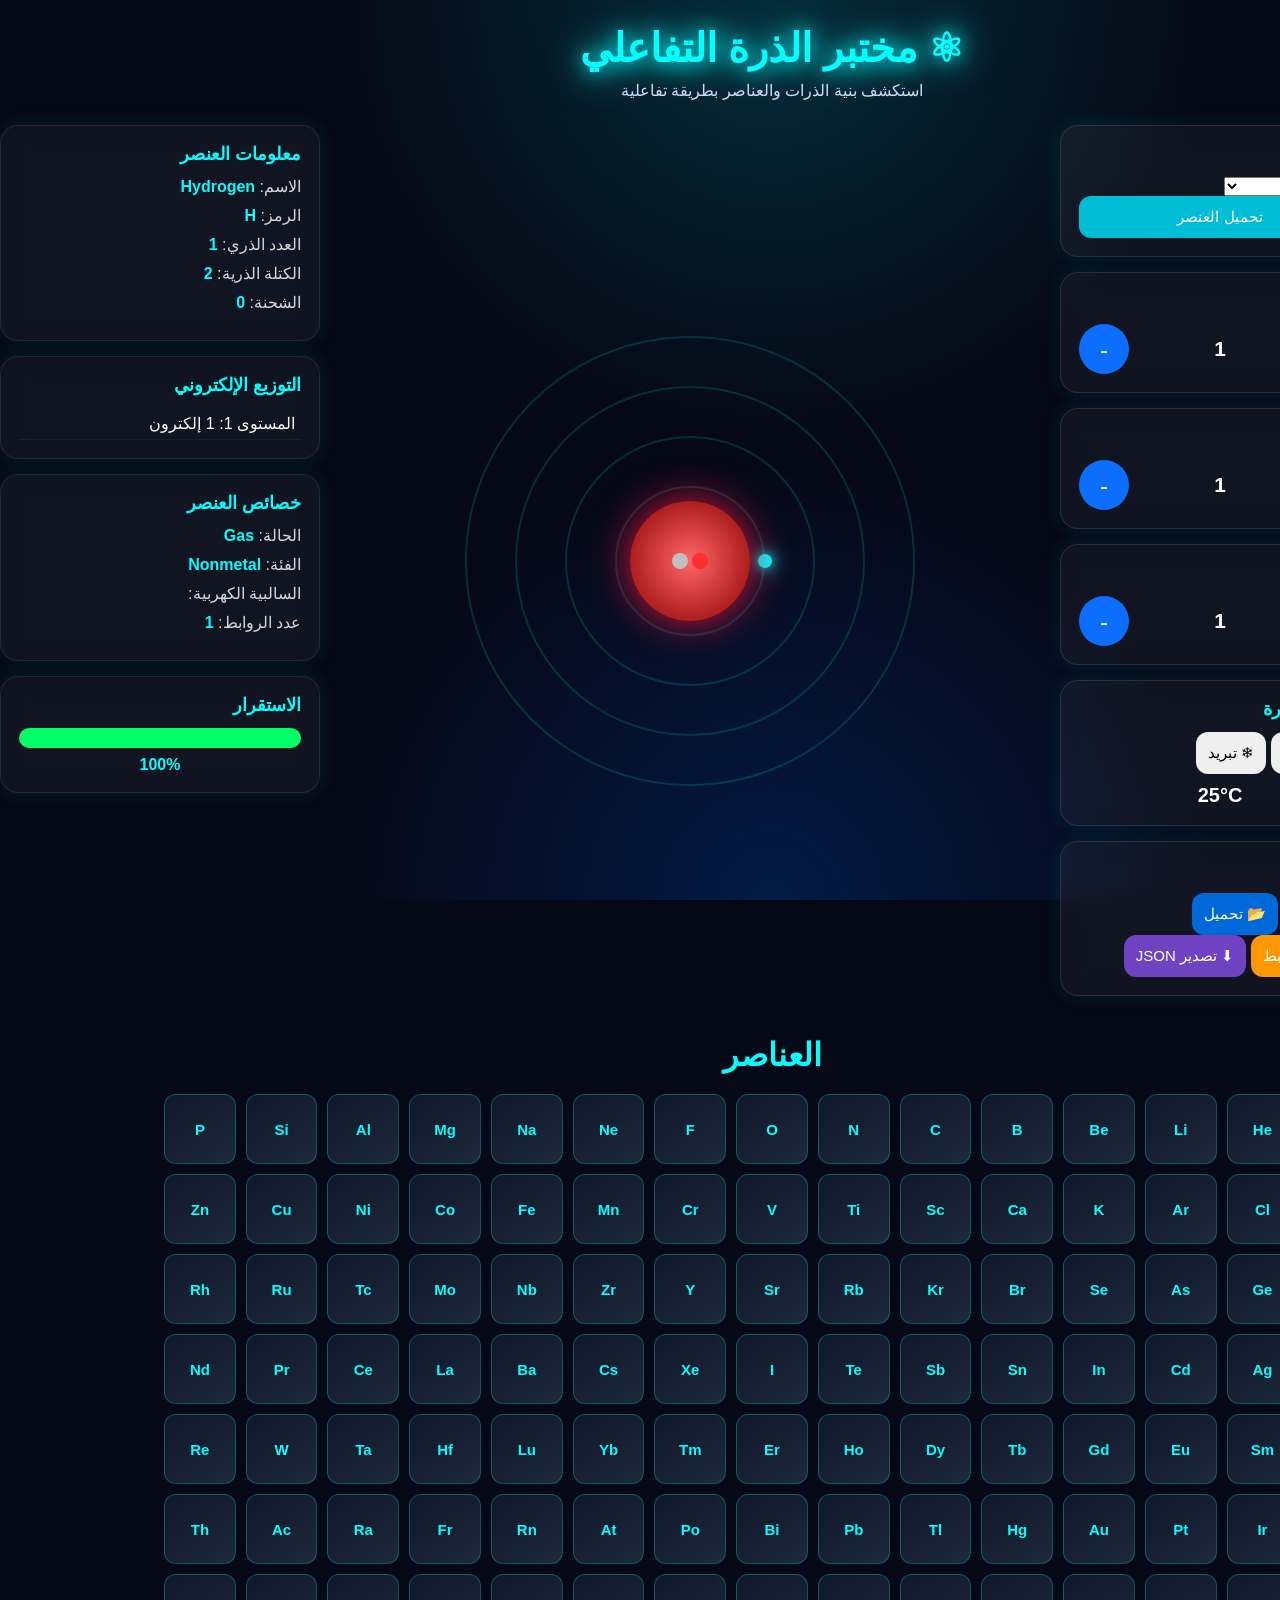
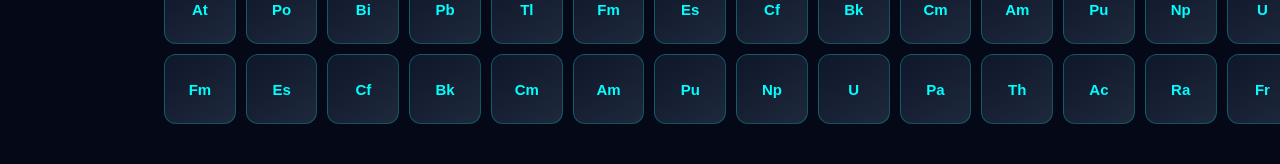
==== commit 3daa91b7: "Add files via upload" ====
--- a/atom.html
+++ b/atom.html
@@ -1,236 +1,238 @@
 <!DOCTYPE html>
 <html lang="ar" dir="rtl">
+
 <head>
-<meta charset="UTF-8">
-<meta name="viewport" content="width=device-width, initial-scale=1.0">
-
-<title>مختبر الذرة التفاعلي</title>
-
-<link rel="stylesheet" href="atom.css">
+    <meta charset="UTF-8">
+    <meta name="viewport" content="width=device-width, initial-scale=1.0">
+
+    <title>مختبر الذرة التفاعلي</title>
+
+    <link rel="stylesheet" href="atom.css">
 </head>
 
 <body>
 
-<div class="background"></div>
-
-<header class="top-header">
-    <h1>⚛ مختبر الذرة التفاعلي</h1>
-    <p>استكشف بنية الذرات والعناصر بطريقة تفاعلية</p>
-</header>
-
-<div class="main-container">
-
-    <!-- لوحة التحكم -->
-    <aside class="control-panel">
-
-        <div class="card">
-            <h2>العنصر</h2>
-
-            <select id="elementSelect">
-                <option value="">اختر عنصر</option>
-            </select>
-
-            <button id="loadElement">
-                تحميل العنصر
+    <div class="background"></div>
+
+    <header class="top-header">
+        <h1>⚛ مختبر الذرة التفاعلي</h1>
+        <p>استكشف بنية الذرات والعناصر بطريقة تفاعلية</p>
+    </header>
+
+    <div class="main-container">
+
+        <!-- لوحة التحكم -->
+        <aside class="control-panel">
+
+            <div class="card">
+                <h2>العنصر</h2>
+
+                <select id="elementSelect">
+                    <option value="">اختر عنصر</option>
+                </select>
+
+                <button id="loadElement">
+                    تحميل العنصر
+                </button>
+            </div>
+
+            <div class="card">
+                <h2>البروتونات</h2>
+
+                <div class="counter-box">
+                    <button id="addProton">+</button>
+
+                    <span id="protonCount">1</span>
+
+                    <button id="removeProton">-</button>
+                </div>
+            </div>
+
+            <div class="card">
+                <h2>النيوترونات</h2>
+
+                <div class="counter-box">
+                    <button id="addNeutron">+</button>
+
+                    <span id="neutronCount">0</span>
+
+                    <button id="removeNeutron">-</button>
+                </div>
+            </div>
+
+            <div class="card">
+                <h2>الإلكترونات</h2>
+
+                <div class="counter-box">
+                    <button id="addElectron">+</button>
+
+                    <span id="electronCount">1</span>
+
+                    <button id="removeElectron">-</button>
+                </div>
+            </div>
+
+            <div class="card">
+                <h2>درجة الحرارة</h2>
+
+                <button id="heatBtn">🔥 تسخين</button>
+                <button id="coolBtn">❄ تبريد</button>
+
+                <div id="temperatureDisplay">
+                    25°C
+                </div>
+            </div>
+
+            <div class="card">
+                <h2>أدوات</h2>
+
+                <button id="saveAtom">
+                    💾 حفظ
+                </button>
+
+                <button id="loadAtom">
+                    📂 تحميل
+                </button>
+
+                <button id="resetAtom">
+                    ♻ إعادة ضبط
+                </button>
+
+                <button id="exportAtom">
+                    ⬇ تصدير JSON
+                </button>
+            </div>
+
+        </aside>
+
+        <!-- منطقة الذرة -->
+        <section class="atom-section">
+
+            <div id="atomContainer">
+
+                <div id="orbit1" class="orbit"></div>
+                <div id="orbit2" class="orbit"></div>
+                <div id="orbit3" class="orbit"></div>
+                <div id="orbit4" class="orbit"></div>
+
+                <div id="nucleus">
+                    <div id="protons"></div>
+                    <div id="neutrons"></div>
+                </div>
+
+                <div id="electrons"></div>
+
+            </div>
+
+        </section>
+
+        <!-- لوحة المعلومات -->
+        <aside class="info-panel">
+
+            <div class="info-card">
+                <h2>معلومات العنصر</h2>
+
+                <p>
+                    الاسم:
+                    <span id="elementName">-</span>
+                </p>
+
+                <p>
+                    الرمز:
+                    <span id="elementSymbol">-</span>
+                </p>
+
+                <p>
+                    العدد الذري:
+                    <span id="atomicNumber">0</span>
+                </p>
+
+                <p>
+                    الكتلة الذرية:
+                    <span id="atomicMass">0</span>
+                </p>
+
+                <p>
+                    الشحنة:
+                    <span id="chargeValue">0</span>
+                </p>
+            </div>
+
+            <div class="info-card">
+                <h2>التوزيع الإلكتروني</h2>
+
+                <ul id="shellInfo"></ul>
+            </div>
+
+            <div class="info-card">
+                <h2>خصائص العنصر</h2>
+
+                <p>
+                    الحالة:
+                    <span id="stateValue">-</span>
+                </p>
+
+                <p>
+                    الفئة:
+                    <span id="categoryValue">-</span>
+                </p>
+
+                <p>
+                    السالبية الكهربية:
+                    <span id="electroValue">-</span>
+                </p>
+
+                <p>
+                    عدد الروابط:
+                    <span id="bondValue">-</span>
+                </p>
+            </div>
+
+            <div class="info-card">
+                <h2>الاستقرار</h2>
+
+                <div class="stability-bar">
+                    <div id="stabilityFill"></div>
+                </div>
+
+                <span id="stabilityValue">
+                    100%
+                </span>
+            </div>
+
+        </aside>
+
+    </div>
+
+    <!-- الجدول الدوري -->
+    <section class="periodic-wrapper">
+
+        <h2>العناصر</h2>
+
+        <div id="periodicTable"></div>
+
+    </section>
+
+    <!-- شاشة الانفجار -->
+    <div id="explosionScreen">
+
+        <div class="explosion-box">
+
+            <h1>💥 انفجار نووي</h1>
+
+            <p>
+                أصبحت الذرة غير مستقرة بالكامل
+            </p>
+
+            <button id="restartAfterExplosion">
+                إعادة المحاولة
             </button>
+
         </div>
-
-        <div class="card">
-            <h2>البروتونات</h2>
-
-            <div class="counter-box">
-                <button id="addProton">+</button>
-
-                <span id="protonCount">1</span>
-
-                <button id="removeProton">-</button>
-            </div>
-        </div>
-
-        <div class="card">
-            <h2>النيوترونات</h2>
-
-            <div class="counter-box">
-                <button id="addNeutron">+</button>
-
-                <span id="neutronCount">0</span>
-
-                <button id="removeNeutron">-</button>
-            </div>
-        </div>
-
-        <div class="card">
-            <h2>الإلكترونات</h2>
-
-            <div class="counter-box">
-                <button id="addElectron">+</button>
-
-                <span id="electronCount">1</span>
-
-                <button id="removeElectron">-</button>
-            </div>
-        </div>
-
-        <div class="card">
-            <h2>درجة الحرارة</h2>
-
-            <button id="heatBtn">🔥 تسخين</button>
-            <button id="coolBtn">❄ تبريد</button>
-
-            <div id="temperatureDisplay">
-                25°C
-            </div>
-        </div>
-
-        <div class="card">
-            <h2>أدوات</h2>
-
-            <button id="saveAtom">
-                💾 حفظ
-            </button>
-
-            <button id="loadAtom">
-                📂 تحميل
-            </button>
-
-            <button id="resetAtom">
-                ♻ إعادة ضبط
-            </button>
-
-            <button id="exportAtom">
-                ⬇ تصدير JSON
-            </button>
-        </div>
-
-    </aside>
-
-    <!-- منطقة الذرة -->
-    <section class="atom-section">
-
-        <div id="atomContainer">
-
-            <div id="orbit1" class="orbit"></div>
-            <div id="orbit2" class="orbit"></div>
-            <div id="orbit3" class="orbit"></div>
-            <div id="orbit4" class="orbit"></div>
-
-            <div id="nucleus">
-                <div id="protons"></div>
-                <div id="neutrons"></div>
-            </div>
-
-            <div id="electrons"></div>
-
-        </div>
-
-    </section>
-
-    <!-- لوحة المعلومات -->
-    <aside class="info-panel">
-
-        <div class="info-card">
-            <h2>معلومات العنصر</h2>
-
-            <p>
-                الاسم:
-                <span id="elementName">-</span>
-            </p>
-
-            <p>
-                الرمز:
-                <span id="elementSymbol">-</span>
-            </p>
-
-            <p>
-                العدد الذري:
-                <span id="atomicNumber">0</span>
-            </p>
-
-            <p>
-                الكتلة الذرية:
-                <span id="atomicMass">0</span>
-            </p>
-
-            <p>
-                الشحنة:
-                <span id="chargeValue">0</span>
-            </p>
-        </div>
-
-        <div class="info-card">
-            <h2>التوزيع الإلكتروني</h2>
-
-            <ul id="shellInfo"></ul>
-        </div>
-
-        <div class="info-card">
-            <h2>خصائص العنصر</h2>
-
-            <p>
-                الحالة:
-                <span id="stateValue">-</span>
-            </p>
-
-            <p>
-                الفئة:
-                <span id="categoryValue">-</span>
-            </p>
-
-            <p>
-                السالبية الكهربية:
-                <span id="electroValue">-</span>
-            </p>
-
-            <p>
-                عدد الروابط:
-                <span id="bondValue">-</span>
-            </p>
-        </div>
-
-        <div class="info-card">
-            <h2>الاستقرار</h2>
-
-            <div class="stability-bar">
-                <div id="stabilityFill"></div>
-            </div>
-
-            <span id="stabilityValue">
-                100%
-            </span>
-        </div>
-
-    </aside>
-
-</div>
-
-<!-- الجدول الدوري -->
-<section class="periodic-wrapper">
-
-    <h2>العناصر</h2>
-
-    <div id="periodicTable"></div>
-
-</section>
-
-<!-- شاشة الانفجار -->
-<div id="explosionScreen">
-
-    <div class="explosion-box">
-
-        <h1>💥 انفجار نووي</h1>
-
-        <p>
-            أصبحت الذرة غير مستقرة بالكامل
-        </p>
-
-        <button id="restartAfterExplosion">
-            إعادة المحاولة
-        </button>
-
     </div>
-</div>
-
-<script src="atom.js"></script>
+
+    <script src="atom.js"></script>
 
 </body>
+
 </html>
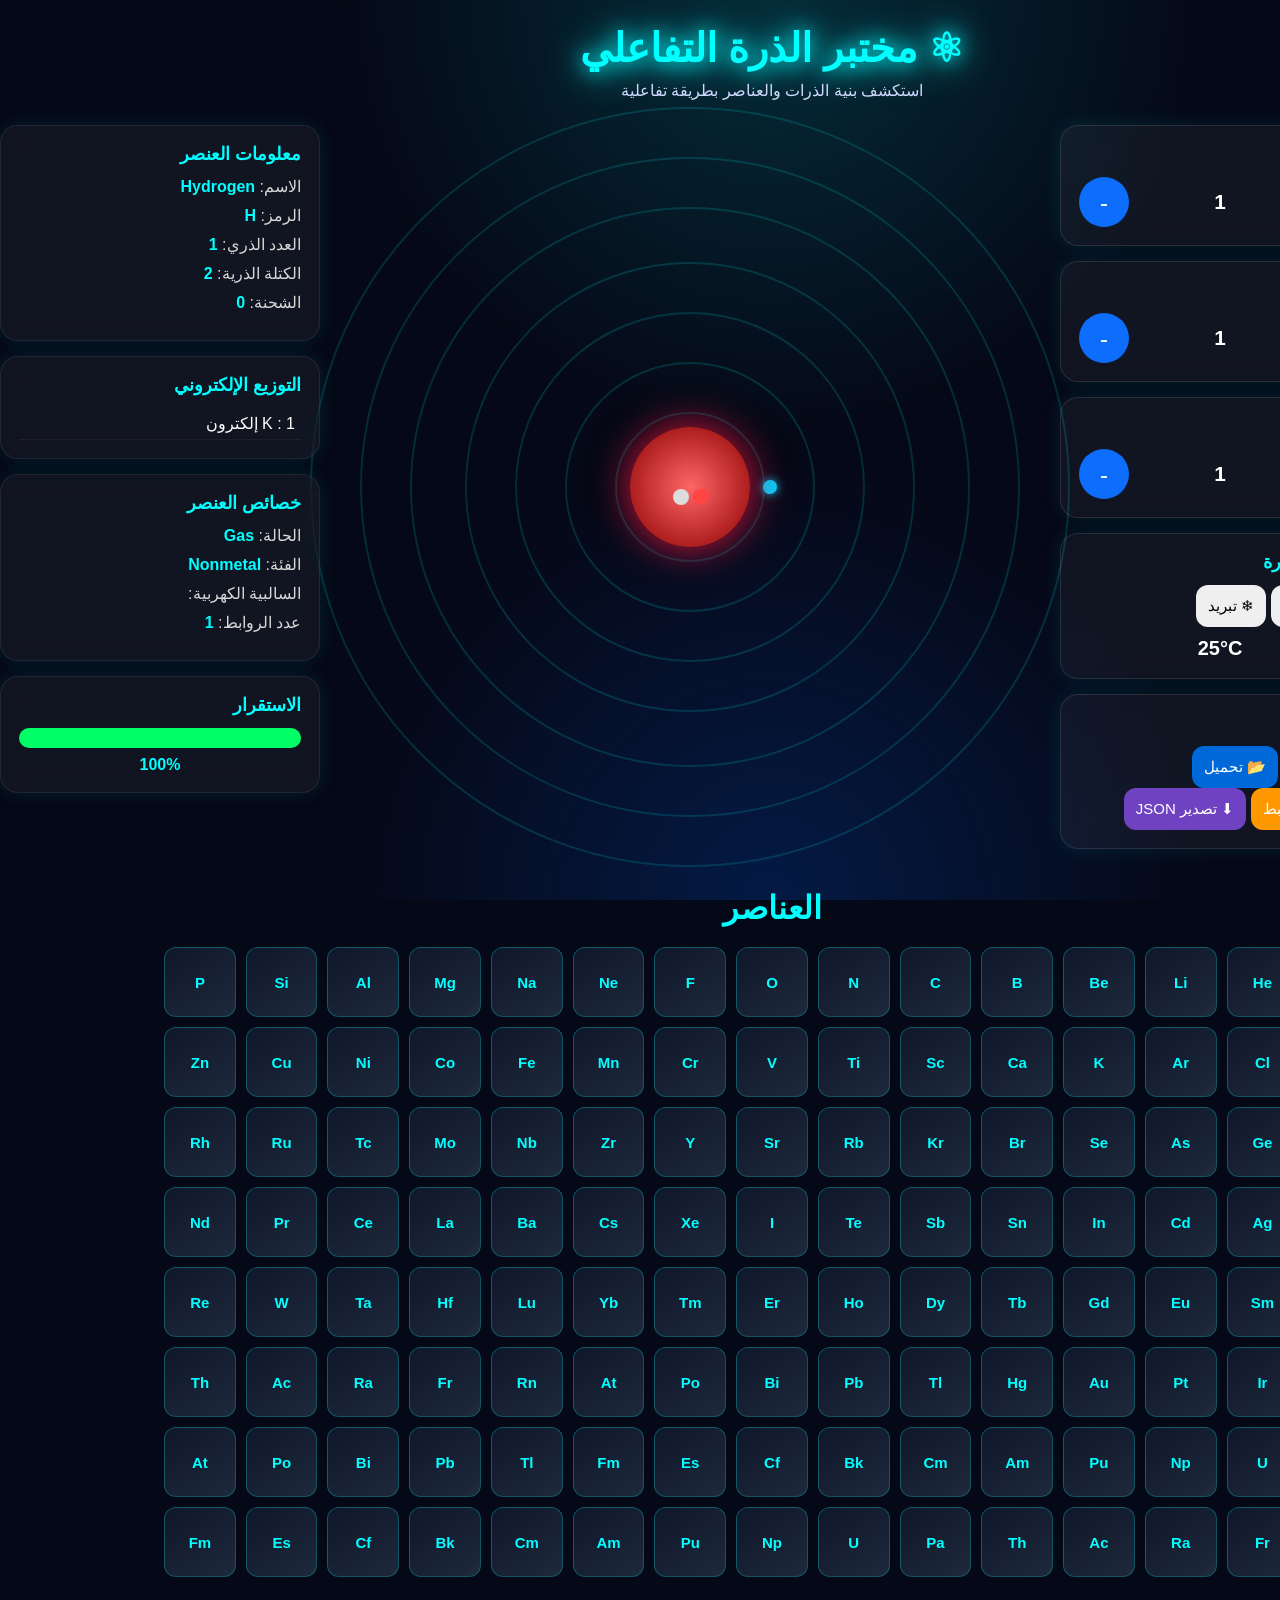
==== commit 78d92405: "Add files via upload" ====
--- a/atom.html
+++ b/atom.html
@@ -23,19 +23,7 @@
 
         <!-- لوحة التحكم -->
         <aside class="control-panel">
-
-            <div class="card">
-                <h2>العنصر</h2>
-
-                <select id="elementSelect">
-                    <option value="">اختر عنصر</option>
-                </select>
-
-                <button id="loadElement">
-                    تحميل العنصر
-                </button>
-            </div>
-
+            
             <div class="card">
                 <h2>البروتونات</h2>
 
@@ -114,6 +102,9 @@
                 <div id="orbit2" class="orbit"></div>
                 <div id="orbit3" class="orbit"></div>
                 <div id="orbit4" class="orbit"></div>
+                <div id="orbit5" class="orbit"></div>
+                <div id="orbit6" class="orbit"></div>
+                <div id="orbit7" class="orbit"></div>
 
                 <div id="nucleus">
                     <div id="protons"></div>
--- a/atom.css
+++ b/atom.css
@@ -734,4 +734,45 @@
 #coolBtn,
 #heatBtn{
     color: black;
+}
+
+.proton,
+.neutron{
+    position:absolute;
+    border-radius:50%;
+}
+
+.proton{
+    background:#ff4444;
+}
+
+.neutron{
+    background:#dddddd;
+}
+
+#restartAfterExplosion{
+    color: black;
+}
+
+#orbit5{
+    width:560px;
+    height:560px;
+}
+
+#orbit6{
+    width:660px;
+    height:660px;
+}
+
+#orbit7{
+    width:760px;
+    height:760px;
+}
+
+.electron{
+    position:absolute;
+    border-radius:50%;
+    background:#00d4ff;
+    box-shadow:0 0 10px #00d4ff;
+    z-index:5;
 }
